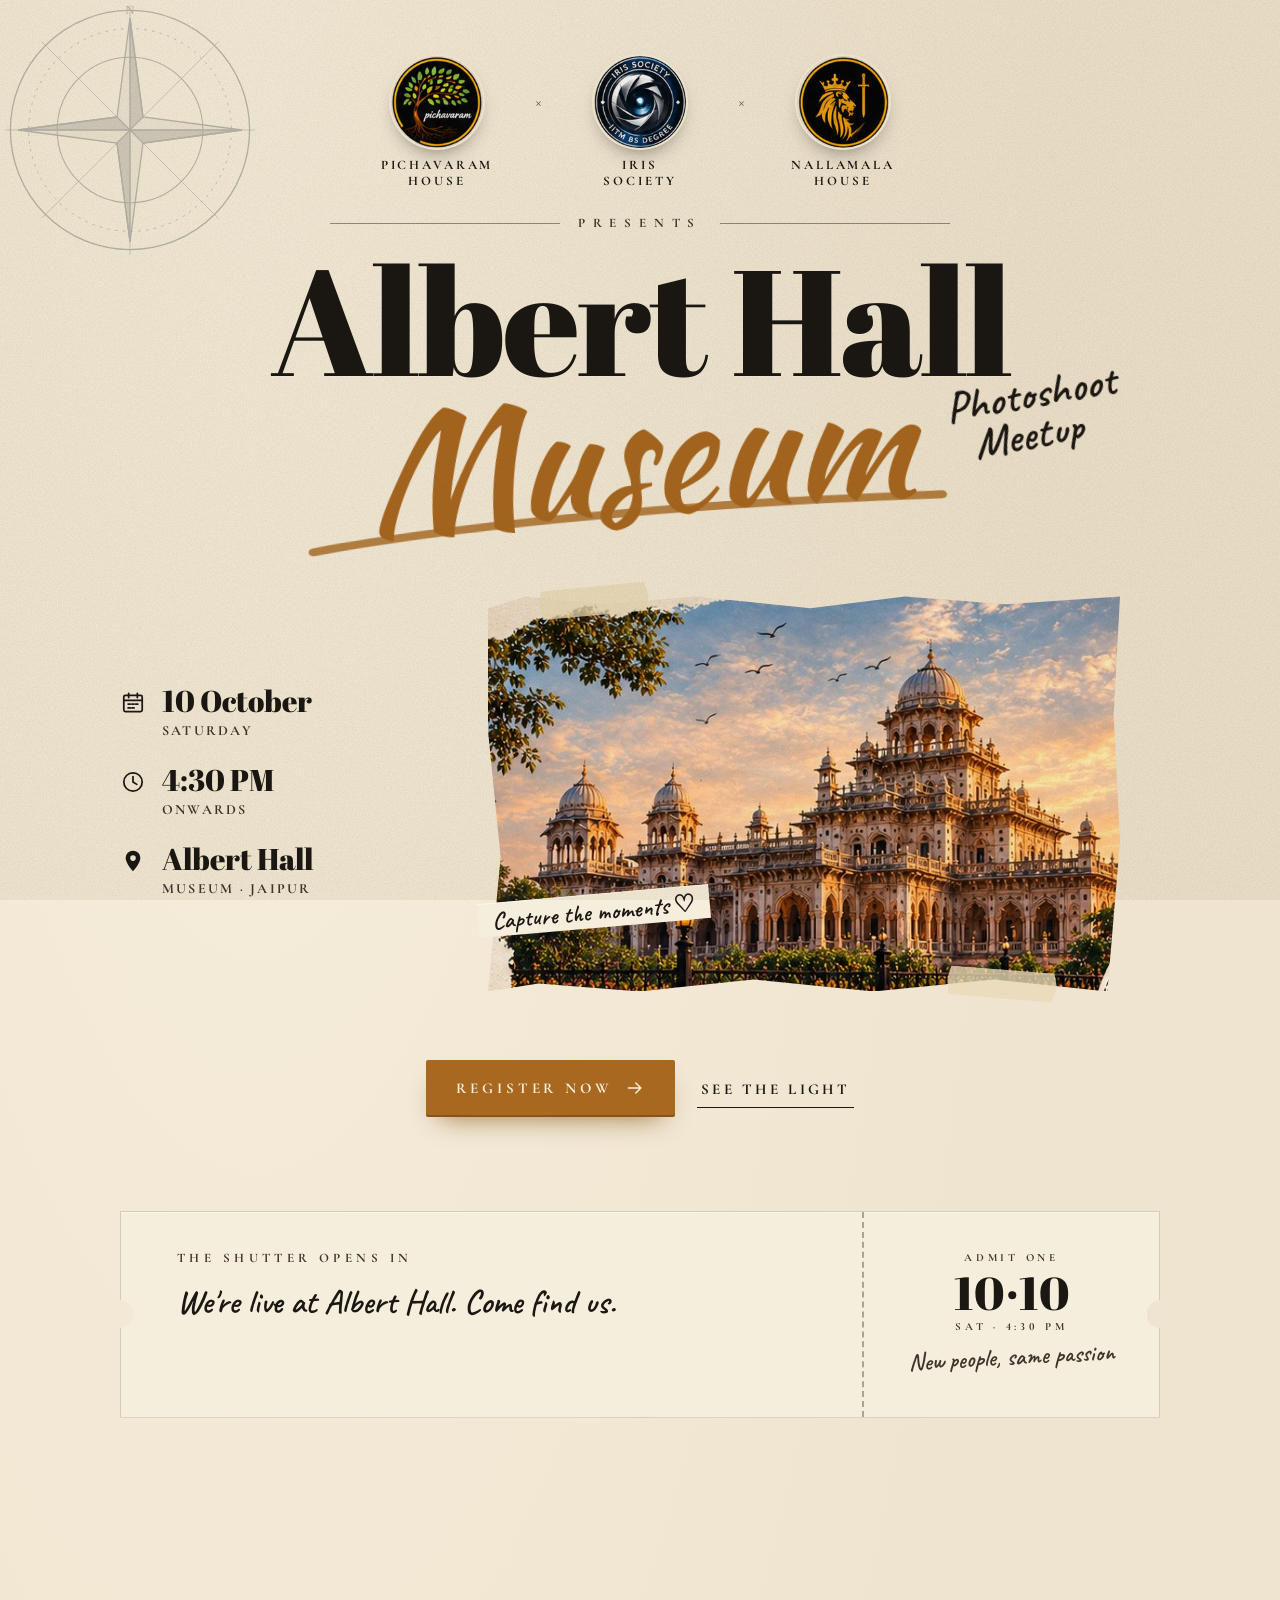
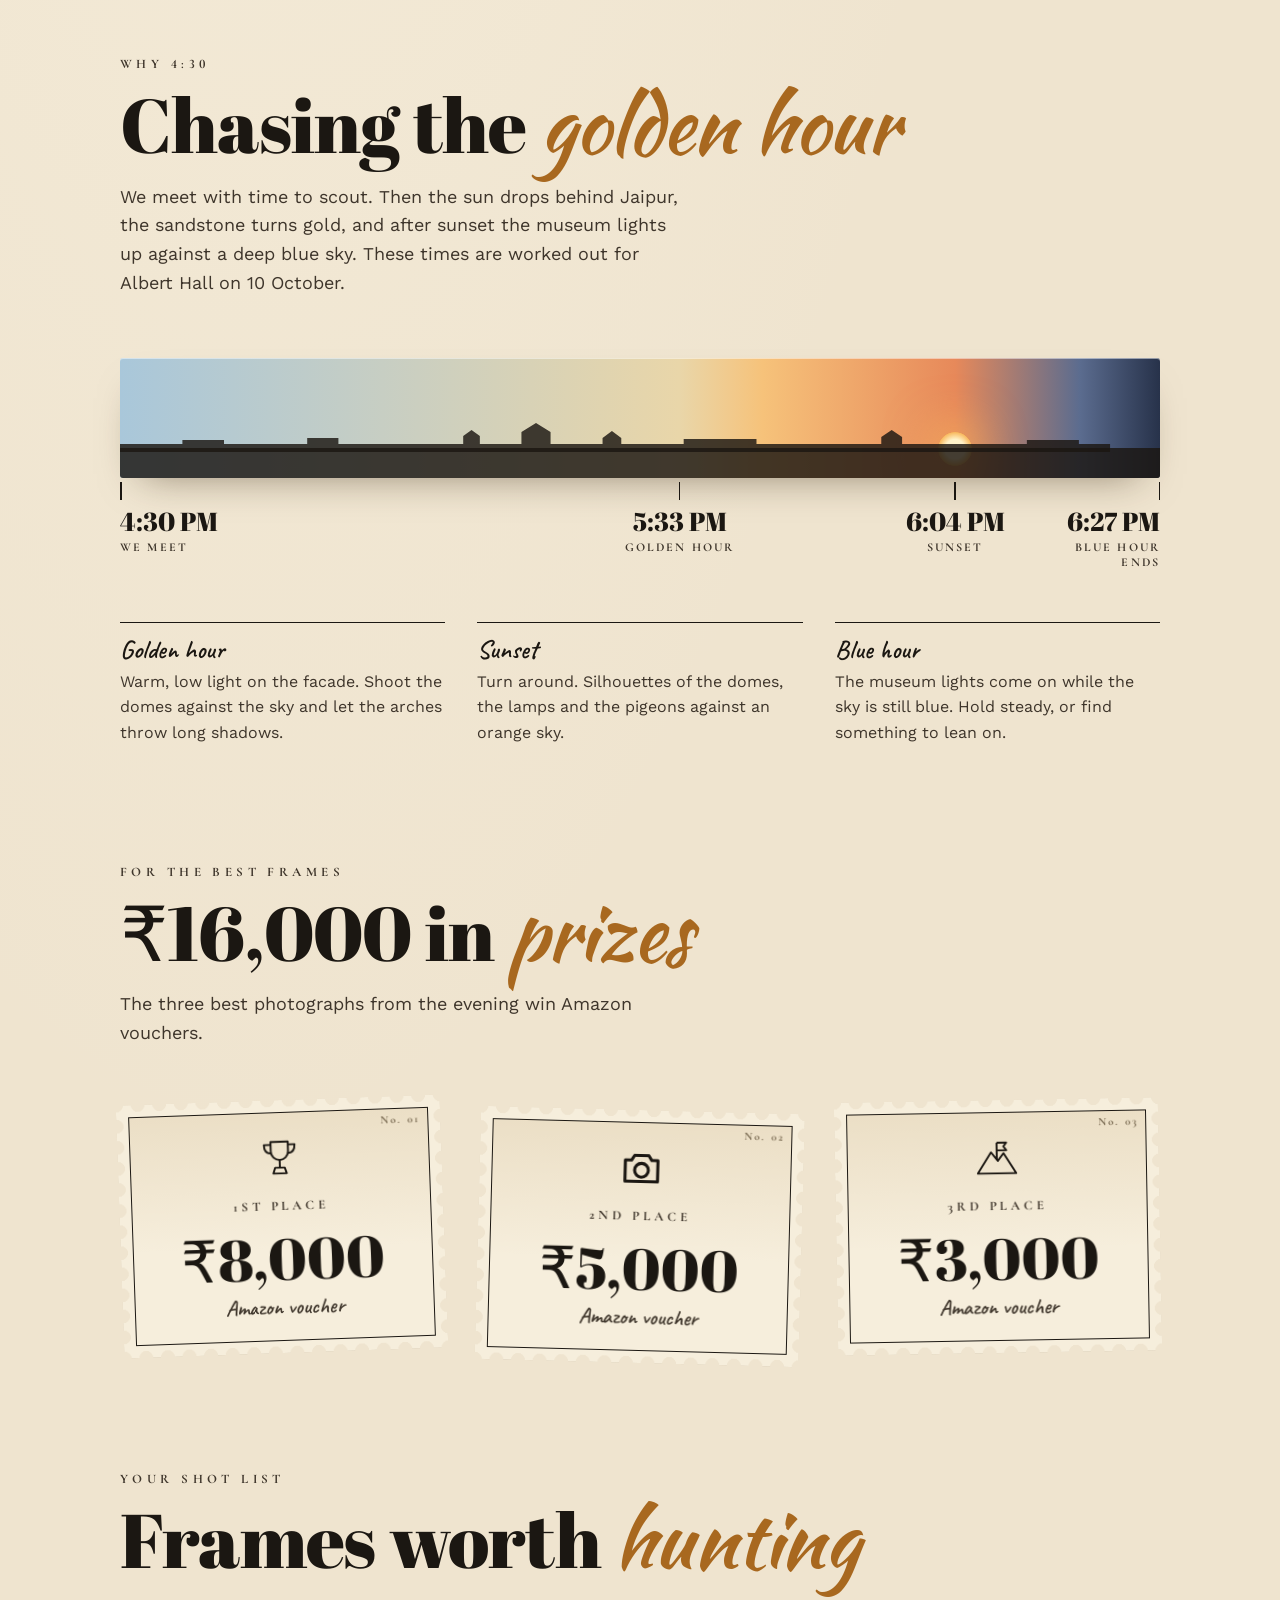
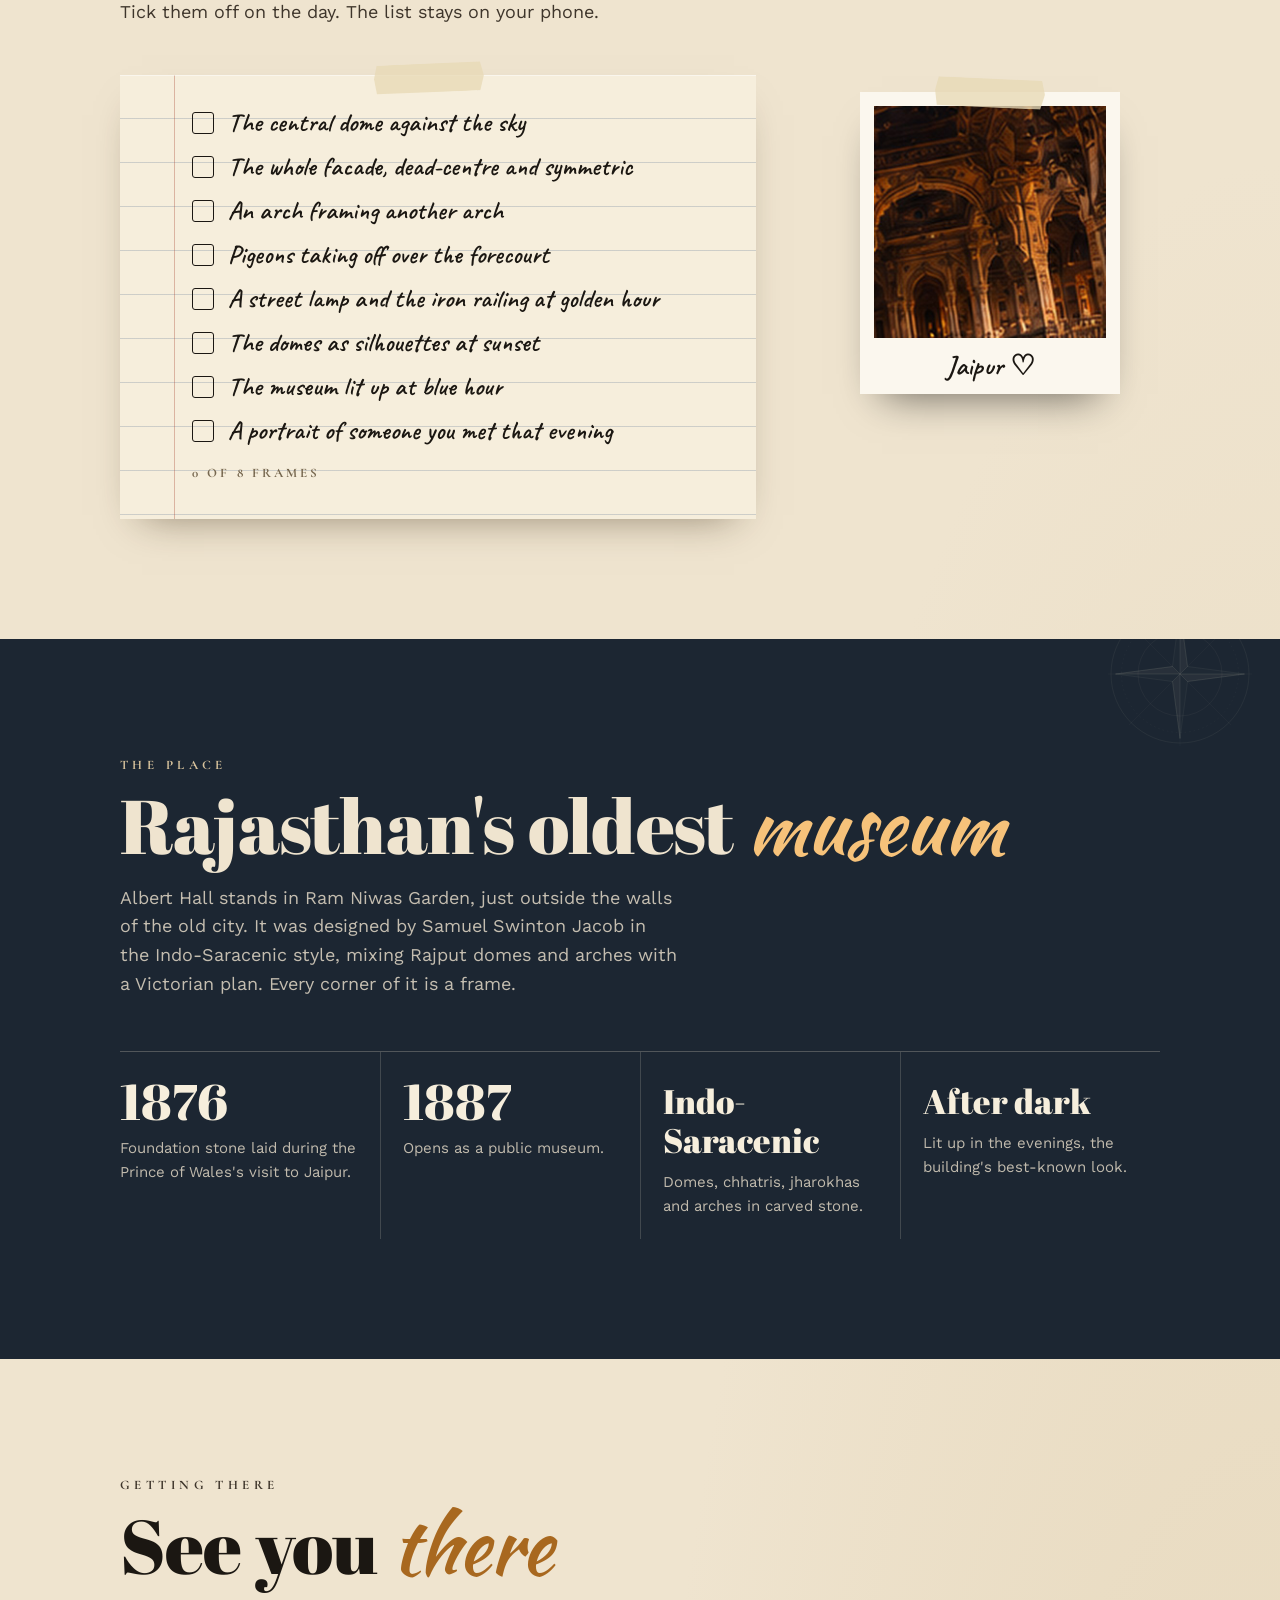
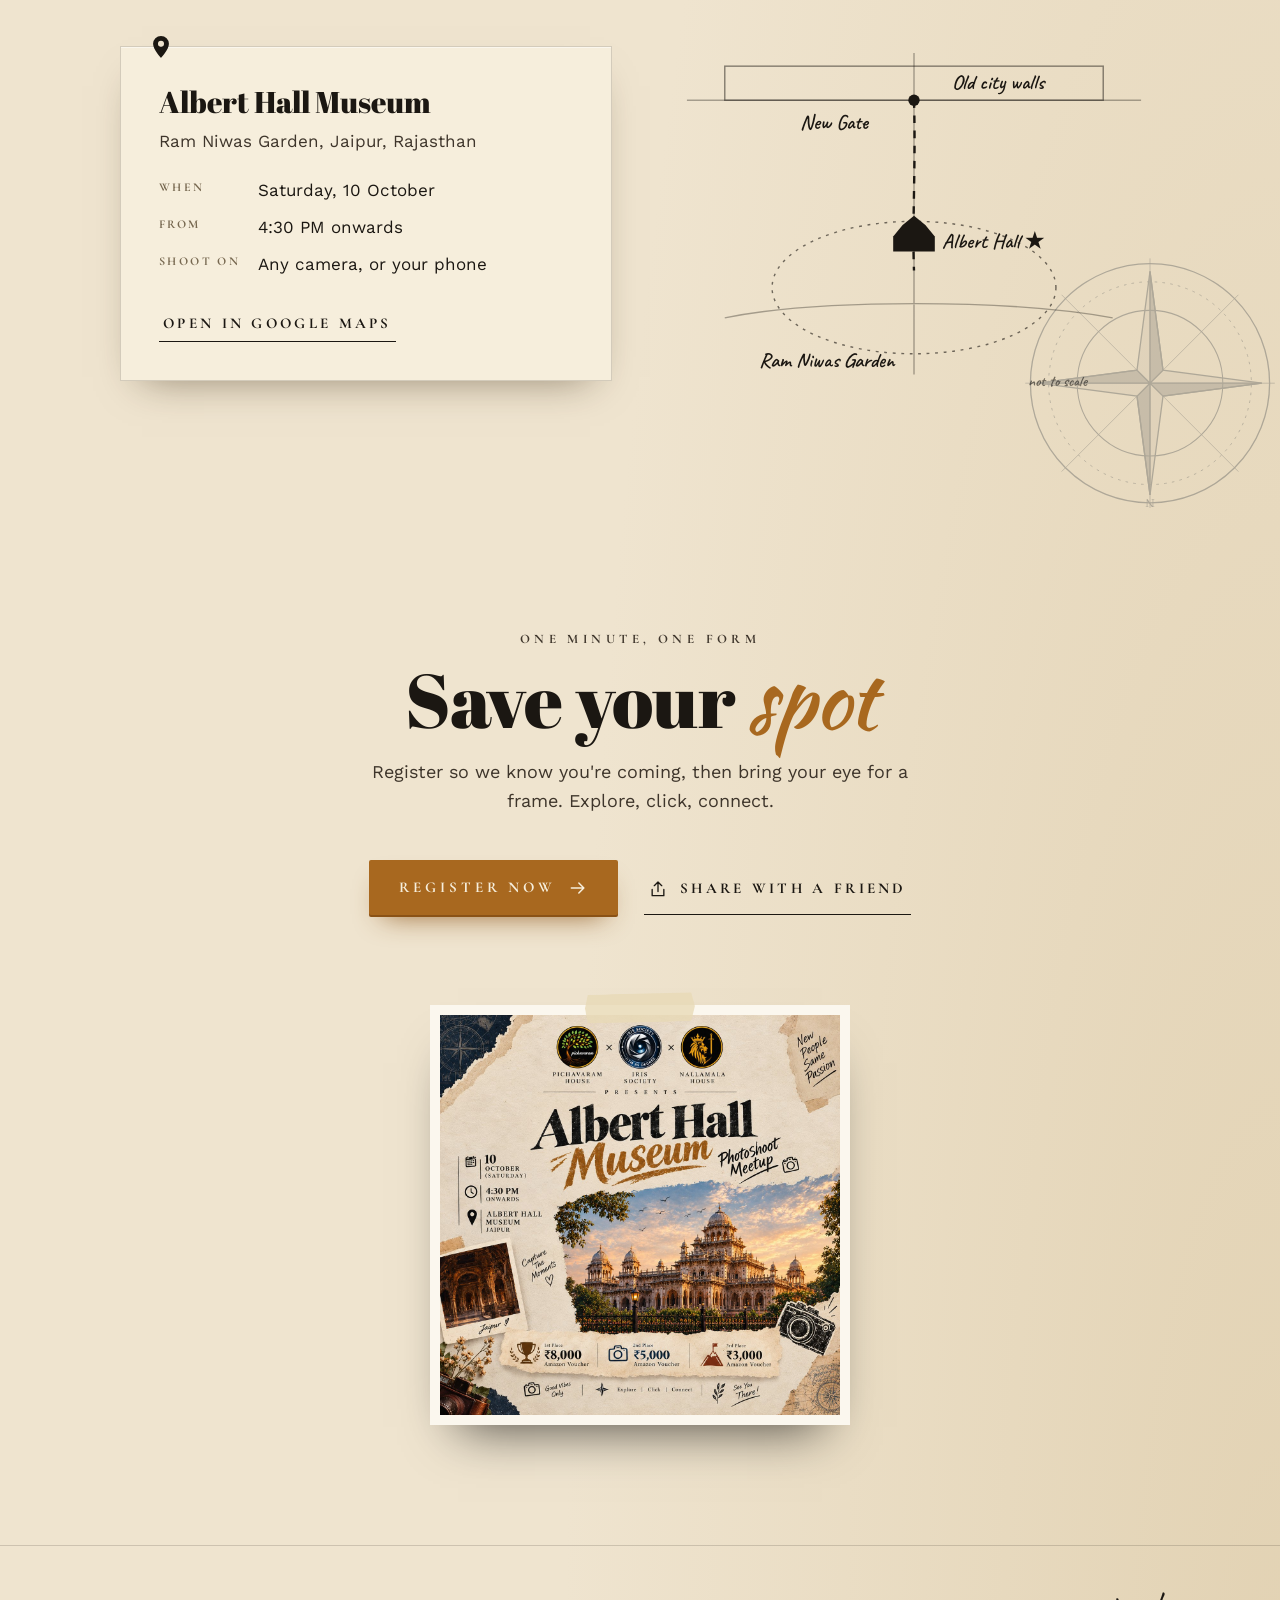
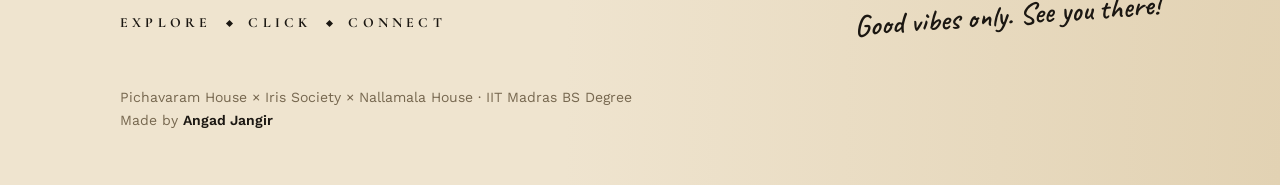
==== index.html @ c4d43cb7 "Turn on scroll motion Co-Authored-By: Claude Opus 5.5 <noreply@anthropic.com>" ====
<!doctype html>
<html lang="en">
<head>
<meta charset="utf-8">
<meta name="viewport" content="width=device-width, initial-scale=1">
<title>Albert Hall Photoshoot Meetup · 10 Oct · Jaipur</title>
<meta name="description" content="A golden-hour photoshoot meetup at Albert Hall Museum, Jaipur. Saturday 10 October, 4:30 PM onwards. Pichavaram House × Iris Society × Nallamala House.">
<meta name="theme-color" content="#EFE4CF">

<link rel="preconnect" href="https://fonts.googleapis.com">
<link rel="preconnect" href="https://fonts.gstatic.com" crossorigin>
<link href="https://fonts.googleapis.com/css2?family=Abril+Fatface&family=Caveat:wght@600&family=Cormorant+Garamond:wght@600;700&family=Kaushan+Script&family=Work+Sans:wght@400;500;600&display=swap" rel="stylesheet">
<link rel="stylesheet" href="css/tokens.css">
<link rel="stylesheet" href="css/base.css">
<link rel="stylesheet" href="css/paper.css">
<link rel="stylesheet" href="css/buttons.css">
<link rel="stylesheet" href="css/hero.css">
<link rel="stylesheet" href="css/ticket.css">
<link rel="stylesheet" href="css/light.css">
<link rel="stylesheet" href="css/prizes.css">
<link rel="stylesheet" href="css/shotlist.css">
<link rel="stylesheet" href="css/place.css">
<link rel="stylesheet" href="css/venue.css">
<link rel="stylesheet" href="css/register.css">
<link rel="stylesheet" href="css/footer.css">
<link rel="stylesheet" href="css/motion.css">
</head>
<body>

<svg width="0" height="0" style="position:absolute" aria-hidden="true">
  <symbol id="i-cal" viewBox="0 0 24 24" fill="none" stroke="currentColor" stroke-width="1.6" stroke-linecap="round"><rect x="3.5" y="5" width="17" height="15" rx="1.5"/><path d="M3.5 9.5h17M8 3v4M16 3v4M7.5 13h2M11 13h2M14.5 13h2M7.5 16.5h2M11 16.5h2"/></symbol>
  <symbol id="i-clock" viewBox="0 0 24 24" fill="none" stroke="currentColor" stroke-width="1.6" stroke-linecap="round"><circle cx="12" cy="12" r="8.5"/><path d="M12 7v5l3.5 2.2"/></symbol>
  <symbol id="i-pin" viewBox="0 0 24 24" fill="currentColor"><path d="M12 2.5a6.8 6.8 0 0 0-6.8 6.8c0 5 6.8 12.2 6.8 12.2s6.8-7.2 6.8-12.2A6.8 6.8 0 0 0 12 2.5Zm0 9.4a2.6 2.6 0 1 1 0-5.2 2.6 2.6 0 0 1 0 5.2Z"/></symbol>
  <symbol id="i-cam" viewBox="0 0 24 24" fill="none" stroke="currentColor" stroke-width="1.6" stroke-linejoin="round"><path d="M3.5 8h3.2l1.6-2.5h7.4L17.3 8h3.2v11h-17Z"/><circle cx="12" cy="13.2" r="3.6"/></symbol>
  <symbol id="i-arrow" viewBox="0 0 24 24" fill="none" stroke="currentColor" stroke-width="1.8" stroke-linecap="round" stroke-linejoin="round"><path d="M4 12h15M13 6l6 6-6 6"/></symbol>
  <symbol id="i-share" viewBox="0 0 24 24" fill="none" stroke="currentColor" stroke-width="1.6" stroke-linecap="round" stroke-linejoin="round"><path d="M12 15V3.5M7.5 8 12 3.5 16.5 8M5 12.5V20h14v-7.5"/></symbol>
  <symbol id="i-tick" viewBox="0 0 34 30" fill="none" stroke="currentColor" stroke-width="3" stroke-linecap="round" stroke-linejoin="round"><path d="M4 16c3 2 5 5 7 9 5-10 11-17 20-22"/></symbol>
  <symbol id="compass" viewBox="0 0 200 200" fill="none" stroke="currentColor"><circle cx="100" cy="100" r="92" stroke-width="1"/><circle cx="100" cy="100" r="78" stroke-width=".6" stroke-dasharray="2 4"/><circle cx="100" cy="100" r="56" stroke-width=".8"/><path d="M100 4v192M4 100h192M32 32l136 136M168 32 32 168" stroke-width=".5"/><path d="M100 14 110 90 186 100 110 110 100 186 90 110 14 100 90 90Z" fill="currentColor" fill-opacity=".14" stroke-width="1"/><path d="M100 14 110 90 100 100ZM186 100 110 110 100 100ZM100 186 90 110 100 100ZM14 100 90 90 100 100Z" fill="currentColor" fill-opacity=".5"/><text x="100" y="11" font-size="10" text-anchor="middle" fill="currentColor" stroke="none" font-family="serif">N</text></symbol>
</svg>

<header class="hero">
  <div class="chart-corner tl" aria-hidden="true"><svg><use href="#compass"/></svg></div>
  <div class="wrap">
    <div class="hosts-row">
      <div class="host"><img src="assets/img/logo-pichavaram.jpg" alt="Pichavaram House crest" width="272" height="272"><span>Pichavaram<br>House</span></div>
      <span class="x" aria-hidden="true">×</span>
      <div class="host"><img src="assets/img/logo-iris.jpg" alt="Iris Society, IITM BS Degree" width="272" height="272"><span>Iris<br>Society</span></div>
      <span class="x" aria-hidden="true">×</span>
      <div class="host"><img src="assets/img/logo-nallamala.jpg" alt="Nallamala House crest" width="272" height="272"><span>Nallamala<br>House</span></div>
    </div>
    <p class="presents">Presents</p>

    <div class="hero-title">
      <h1>Albert Hall</h1>
      <span class="museum">Museum<svg viewBox="0 0 600 40" preserveAspectRatio="none" aria-hidden="true"><path d="M6 30 C140 10 380 4 594 14" stroke="currentColor" stroke-width="9" fill="none" stroke-linecap="round" opacity=".8"/></svg></span>
      <p class="note">Photoshoot<br>&nbsp;&nbsp;Meetup</p>
    </div>

    <div class="hero-body">
      <ul class="facts">
        <li><svg aria-hidden="true"><use href="#i-cal"/></svg><div><b>10 October</b><span>Saturday</span></div></li>
        <li><svg aria-hidden="true"><use href="#i-clock"/></svg><div><b>4:30 PM</b><span>Onwards</span></div></li>
        <li><svg aria-hidden="true"><use href="#i-pin"/></svg><div><b>Albert Hall</b><span>Museum · Jaipur</span></div></li>
      </ul>
      <figure class="hero-photo">
        <span class="tape a" aria-hidden="true"></span>
        <img src="assets/img/museum.jpg" alt="Albert Hall Museum at sunset, its domes lit gold against an orange sky" width="680" height="425">
        <span class="tape b" aria-hidden="true"></span>
        <figcaption class="caption">Capture the moments ♡</figcaption>
      </figure>
    </div>

    <div class="hero-cta">
      <a class="btn btn-primary" data-register href="#register">Register now <svg aria-hidden="true"><use href="#i-arrow"/></svg></a>
      <a class="btn btn-ghost" href="#light">See the light</a>
    </div>
  </div>
</header>

<section class="section" aria-labelledby="t-count" style="padding-top:0">
  <div class="wrap">
    <div class="ticket reveal">
      <div class="ticket-main">
        <p class="kicker" id="t-count">The shutter opens in</p>
        <div class="countdown" role="timer" aria-live="off">
          <div class="unit"><span class="num" data-cd="d">00</span><span class="lbl">Days</span></div><span class="sep">:</span>
          <div class="unit"><span class="num" data-cd="h">00</span><span class="lbl">Hours</span></div><span class="sep">:</span>
          <div class="unit"><span class="num" data-cd="m">00</span><span class="lbl">Minutes</span></div><span class="sep">:</span>
          <div class="unit"><span class="num" data-cd="s">00</span><span class="lbl">Seconds</span></div>
        </div>
        <p class="countdown-done">We're live at Albert Hall. Come find us.</p>
      </div>
      <div class="ticket-stub">
        <span class="kicker">Admit one</span>
        <span class="no">10·10</span>
        <span class="kicker">Sat · 4:30 PM</span>
        <span class="hand">New people, same passion</span>
      </div>
    </div>
  </div>
</section>

<section class="section" id="light" aria-labelledby="t-light">
  <div class="wrap">
    <p class="kicker">Why 4:30</p>
    <h2 class="title" id="t-light">Chasing the <em>golden hour</em></h2>
    <p class="lede">We meet with time to scout. Then the sun drops behind Jaipur, the sandstone turns gold, and after sunset the museum lights up against a deep blue sky. These times are worked out for Albert Hall on 10 October.</p>

    <div class="light-band reveal" aria-hidden="true">
      <div class="sun"></div>
      <div class="skyline"><svg viewBox="0 0 1000 30" preserveAspectRatio="none"><path fill="currentColor" d="M0 30V22h60v-4h40v4h80v-6h30v6h120v-8l8-6 8 6v8h40V10l14-9 14 9v12h50V16l9-7 9 7v6h60v-5h70v5h120v-7l10-7 10 7v7h120v-4h50v4h30v8Z"/></svg></div>
      <div class="horizon"></div>
    </div>
    <div class="light-marks">
      <div class="mark" data-at="meet" style="left:0"><time>4:30 PM</time><span>We meet</span></div>
      <div class="mark" data-at="golden" style="left:40%"><time>—</time><span>Golden hour</span></div>
      <div class="mark" data-at="sunset" style="left:70%"><time>—</time><span>Sunset</span></div>
      <div class="mark" data-at="dusk" style="left:100%"><time>—</time><span>Blue hour ends</span></div>
    </div>

    <div class="light-tips">
      <div class="reveal"><b>Golden hour</b>Warm, low light on the facade. Shoot the domes against the sky and let the arches throw long shadows.</div>
      <div class="reveal"><b>Sunset</b>Turn around. Silhouettes of the domes, the lamps and the pigeons against an orange sky.</div>
      <div class="reveal"><b>Blue hour</b>The museum lights come on while the sky is still blue. Hold steady, or find something to lean on.</div>
    </div>
  </div>
</section>

<section class="section" aria-labelledby="t-prizes" style="padding-top:0">
  <div class="wrap">
    <p class="kicker">For the best frames</p>
    <h2 class="title" id="t-prizes">₹16,000 in <em>prizes</em></h2>
    <p class="lede">The three best photographs from the evening win Amazon vouchers.</p>
    <div class="stamps">
      <article class="stamp reveal"><div class="stamp-in">
        <span class="denom">No. 01</span>
        <svg viewBox="0 0 48 48" fill="none" stroke="currentColor" stroke-width="2" stroke-linejoin="round" aria-hidden="true"><path d="M15 7h18v10a9 9 0 0 1-18 0Z"/><path d="M15 10H8c0 6 3 9 7 9M33 10h7c0 6-3 9-7 9M24 26v8M17 40h14l-2-6H19Z"/></svg>
        <span class="rank">1st Place</span><span class="amt">₹8,000</span><span class="what">Amazon voucher</span>
      </div></article>
      <article class="stamp reveal"><div class="stamp-in">
        <span class="denom">No. 02</span>
        <svg aria-hidden="true"><use href="#i-cam"/></svg>
        <span class="rank">2nd Place</span><span class="amt">₹5,000</span><span class="what">Amazon voucher</span>
      </div></article>
      <article class="stamp reveal"><div class="stamp-in">
        <span class="denom">No. 03</span>
        <svg viewBox="0 0 48 48" fill="none" stroke="currentColor" stroke-width="2" stroke-linejoin="round" aria-hidden="true"><path d="M4 40 18 18l7 9 6-8 13 21Z"/><path d="M24 26V8M24 8h10l-3 4 3 4H24"/></svg>
        <span class="rank">3rd Place</span><span class="amt">₹3,000</span><span class="what">Amazon voucher</span>
      </div></article>
    </div>
  </div>
</section>

<section class="section" aria-labelledby="t-shots" style="padding-top:0">
  <div class="wrap">
    <p class="kicker">Your shot list</p>
    <h2 class="title" id="t-shots">Frames worth <em>hunting</em></h2>
    <p class="lede">Tick them off on the day. The list stays on your phone.</p>
    <div class="shots-grid">
      <div class="notebook reveal">
        <span class="tape" aria-hidden="true"></span>
        <label class="shot"><input type="checkbox"><span class="box"><svg><use href="#i-tick"/></svg></span><span class="txt">The central dome against the sky</span></label>
        <label class="shot"><input type="checkbox"><span class="box"><svg><use href="#i-tick"/></svg></span><span class="txt">The whole facade, dead-centre and symmetric</span></label>
        <label class="shot"><input type="checkbox"><span class="box"><svg><use href="#i-tick"/></svg></span><span class="txt">An arch framing another arch</span></label>
        <label class="shot"><input type="checkbox"><span class="box"><svg><use href="#i-tick"/></svg></span><span class="txt">Pigeons taking off over the forecourt</span></label>
        <label class="shot"><input type="checkbox"><span class="box"><svg><use href="#i-tick"/></svg></span><span class="txt">A street lamp and the iron railing at golden hour</span></label>
        <label class="shot"><input type="checkbox"><span class="box"><svg><use href="#i-tick"/></svg></span><span class="txt">The domes as silhouettes at sunset</span></label>
        <label class="shot"><input type="checkbox"><span class="box"><svg><use href="#i-tick"/></svg></span><span class="txt">The museum lit up at blue hour</span></label>
        <label class="shot"><input type="checkbox"><span class="box"><svg><use href="#i-tick"/></svg></span><span class="txt">A portrait of someone you met that evening</span></label>
        <p class="shots-count" aria-live="polite">0 of 8 frames</p>
      </div>
      <figure class="polaroid reveal" style="--r:3deg">
        <span class="tape" aria-hidden="true"></span>
        <img src="assets/img/inside.jpg" alt="Carved arches inside a Jaipur hall, lit warm" width="480" height="480" loading="lazy">
        <figcaption>Jaipur ♡</figcaption>
      </figure>
    </div>
  </div>
</section>

<section class="section place" aria-labelledby="t-place">
  <svg class="compass" aria-hidden="true"><use href="#compass"/></svg>
  <div class="wrap">
    <p class="kicker">The place</p>
    <h2 class="title" id="t-place">Rajasthan's oldest <em>museum</em></h2>
    <p class="lede">Albert Hall stands in Ram Niwas Garden, just outside the walls of the old city. It was designed by Samuel Swinton Jacob in the Indo-Saracenic style, mixing Rajput domes and arches with a Victorian plan. Every corner of it is a frame.</p>
    <div class="place-grid">
      <div class="year reveal"><b>1876</b><p>Foundation stone laid during the Prince of Wales's visit to Jaipur.</p></div>
      <div class="year reveal"><b>1887</b><p>Opens as a public museum.</p></div>
      <div class="year reveal"><b class="word">Indo-Saracenic</b><p>Domes, chhatris, jharokhas and arches in carved stone.</p></div>
      <div class="year reveal"><b class="word">After dark</b><p>Lit up in the evenings, the building's best-known look.</p></div>
    </div>
  </div>
</section>

<section class="section" aria-labelledby="t-venue">
  <div class="chart-corner br" aria-hidden="true"><svg><use href="#compass"/></svg></div>
  <div class="wrap">
    <p class="kicker">Getting there</p>
    <h2 class="title" id="t-venue">See you <em>there</em></h2>
    <div class="venue-grid">
      <div class="card reveal">
        <svg class="pin" aria-hidden="true"><use href="#i-pin"/></svg>
        <h3>Albert Hall Museum</h3>
        <address>Ram Niwas Garden, Jaipur, Rajasthan</address>
        <dl>
          <dt>When</dt><dd>Saturday, 10 October</dd>
          <dt>From</dt><dd>4:30 PM onwards</dd>
          <dt>Shoot on</dt><dd>Any camera, or your phone</dd>
        </dl>
        <a class="btn btn-ghost" data-maps href="https://www.google.com/maps/search/?api=1&amp;query=Albert+Hall+Museum+Jaipur">Open in Google Maps</a>
      </div>
      <svg class="route reveal" viewBox="0 0 520 380" role="img" aria-label="Sketch: from New Gate in the old city, south into Ram Niwas Garden, to Albert Hall Museum">
        <path class="road" d="M20 70 H500 M260 20 V360 M60 300 C160 280 360 280 470 300"/>
        <rect x="60" y="34" width="400" height="36" fill="none" stroke="currentColor" stroke-width="1.5" opacity=".5"/>
        <text x="300" y="58">Old city walls</text>
        <path class="path" d="M260 70 C262 140 258 200 260 250"/>
        <circle cx="260" cy="70" r="6" fill="currentColor"/><text x="140" y="100">New Gate</text>
        <ellipse cx="260" cy="268" rx="150" ry="70" fill="none" stroke="currentColor" stroke-width="1.5" stroke-dasharray="3 6" opacity=".6"/>
        <text x="96" y="352">Ram Niwas Garden</text>
        <path d="M260 230 l-22 0 l0 -16 l10 -12 l12 -10 l12 10 l10 12 l0 16 Z" fill="currentColor"/>
        <text x="290" y="226">Albert Hall ★</text>
        <text x="380" y="372" style="font-size:16px;opacity:.6">not to scale</text>
      </svg>
    </div>
  </div>
</section>

<section class="section register" id="register" aria-labelledby="t-reg">
  <div class="wrap">
    <p class="kicker">One minute, one form</p>
    <h2 class="title" id="t-reg">Save your <em>spot</em></h2>
    <p class="lede">Register so we know you're coming, then bring your eye for a frame. Explore, click, connect.</p>
    <div class="actions">
      <a class="btn btn-primary" data-register href="#register">Register now <svg aria-hidden="true"><use href="#i-arrow"/></svg></a>
      <button class="btn btn-ghost" type="button" data-share><svg aria-hidden="true"><use href="#i-share"/></svg> Share with a friend</button>
    </div>
    <p class="share-note" aria-live="polite"></p>
    <figure class="register-poster reveal" style="--r:-1.5deg">
      <span class="tape" aria-hidden="true"></span>
      <img src="assets/img/poster.jpg" alt="Event poster: Albert Hall Museum Photoshoot Meetup, 10 October, Saturday, 4:30 PM onwards, Jaipur. Prizes of 8,000, 5,000 and 3,000 rupees in Amazon vouchers." width="1254" height="1254" loading="lazy">
    </figure>
  </div>
</section>

<footer class="footer">
  <div class="wrap">
    <div class="row">
      <p class="motto"><span>Explore</span><i></i><span>Click</span><i></i><span>Connect</span></p>
      <p class="see">Good vibes only. See you there!</p>
    </div>
    <p class="credit">Pichavaram House × Iris Society × Nallamala House · IIT Madras BS Degree<br>Made by <b>Angad Jangir</b></p>
  </div>
</footer>

<div class="dock">
  <div><b>Albert Hall · 10 Oct</b><small>4:30 PM · Jaipur</small></div>
  <a class="btn btn-primary" data-register href="#register">Register</a>
</div>

<script src="js/config.js"></script>
<script src="js/links.js"></script>
<script src="js/countdown.js"></script>
<script src="js/sun.js"></script>
<script src="js/light.js"></script>
<script src="js/shots.js"></script>
<script src="js/share.js"></script>
<script src="js/dock.js"></script>
<script src="js/reveal.js"></script>
</body>
</html>
---- css/tokens.css ----
/* Colours and type, taken from the poster: old paper, printer's black, one ochre. */
:root {
  --paper: #EFE4CF;
  --paper-hi: #F6EEDC;
  --paper-lo: #E2D2B3;
  --kraft: #D7C29C;
  --ink: #1B1712;
  --ink-2: #3E352B;
  --muted: #76674F;
  --line: rgba(27, 23, 18, .16);
  --chart: #1C2632;          /* the sea-chart corners */
  --ochre: #A8681F;          /* one job: the brand word and the one action */
  --ochre-deep: #8A5216;
  --sky-1: #F6C27A;
  --sky-2: #E7895A;
  --sky-3: #5B6C8F;
  --sky-4: #27324A;

  --f-display: 'Abril Fatface', 'Times New Roman', serif;
  --f-brush: 'Kaushan Script', cursive;
  --f-hand: 'Caveat', cursive;
  --f-caps: 'Cormorant Garamond', Georgia, serif;
  --f-body: 'Work Sans', system-ui, sans-serif;

  --wrap: 1120px;
  --gutter: clamp(16px, 4vw, 40px);
  --shadow-paper: 0 1px 0 rgba(255, 255, 255, .5) inset, 0 18px 40px -22px rgba(52, 36, 14, .55);
}
---- css/base.css ----
*, *::before, *::after { box-sizing: border-box; }
html { -webkit-text-size-adjust: 100%; scroll-behavior: smooth; }
body {
  margin: 0;
  background: var(--paper);
  color: var(--ink);
  font: 400 17px/1.6 var(--f-body);
  font-variant-numeric: lining-nums;
  font-feature-settings: 'lnum';
  overflow-x: hidden;
}
img { display: block; max-width: 100%; height: auto; }
a { color: inherit; }
h1, h2, h3 { margin: 0; font-weight: 400; }
p { margin: 0 0 1em; }

.wrap { width: 100%; max-width: var(--wrap); margin: 0 auto; padding: 0 var(--gutter); }
.section { position: relative; padding: clamp(64px, 10vw, 120px) 0; }

.kicker {
  font: 700 13px/1 var(--f-caps);
  letter-spacing: .34em;
  text-transform: uppercase;
  color: var(--ink-2);
  font-feature-settings: 'lnum';
}
.title {
  font: 400 clamp(40px, 7vw, 76px)/1 var(--f-display);
  letter-spacing: -.01em;
  margin-top: 14px;
}
.title em { font: 400 1.05em/1 var(--f-brush); color: var(--ochre); font-style: normal; }
.hand { font-family: var(--f-hand); font-weight: 600; }
.lede { max-width: 560px; color: var(--ink-2); font-size: 18px; margin-top: 18px; }

.sr-only { position: absolute; width: 1px; height: 1px; overflow: hidden; clip: rect(0 0 0 0); white-space: nowrap; }
:focus-visible { outline: 2px dashed var(--ochre); outline-offset: 4px; }
---- css/paper.css ----
/* The paper itself: grain over everything, torn edges, tape and the sea-chart corners. */
body::before {
  content: "";
  position: fixed; inset: 0; z-index: 100; pointer-events: none;
  opacity: .5; mix-blend-mode: multiply;
  background-image: url("data:image/svg+xml;utf8,<svg xmlns='http://www.w3.org/2000/svg' width='220' height='220'><filter id='n'><feTurbulence type='fractalNoise' baseFrequency='.8' numOctaves='3' stitchTiles='stitch'/><feColorMatrix values='0 0 0 0 .42  0 0 0 0 .34  0 0 0 0 .22  0 0 0 .5 0'/></filter><rect width='100%' height='100%' filter='url(%23n)'/></svg>");
}
body {
  background:
    radial-gradient(ellipse 90% 60% at 20% 0%, var(--paper-hi), transparent 70%),
    radial-gradient(ellipse 80% 70% at 100% 100%, var(--paper-lo), transparent 70%),
    var(--paper);
}

/* A strip of torn paper between sections. */
.torn { position: relative; height: 26px; margin: -13px 0; z-index: 2; color: var(--paper-hi); }
.torn svg { width: 100%; height: 100%; display: block; }

/* Masking tape. */
.tape {
  position: absolute; width: 110px; height: 30px;
  background: rgba(232, 218, 182, .78);
  box-shadow: 0 1px 2px rgba(0, 0, 0, .12);
  clip-path: polygon(3% 0, 97% 4%, 100% 50%, 96% 100%, 2% 95%, 0 45%);
  z-index: 3;
}

/* Sea-chart corners, like the poster's. */
.chart-corner {
  position: absolute; width: clamp(120px, 22vw, 260px); aspect-ratio: 1;
  color: var(--chart); opacity: .28; pointer-events: none; z-index: 0;
}
.chart-corner svg { width: 100%; height: 100%; }
.chart-corner.tl { top: 0; left: 0; }
.chart-corner.br { bottom: 0; right: 0; transform: rotate(180deg); }
---- css/buttons.css ----
/* The one action on the page: register. Ochre is reserved for it. */
.btn {
  --lift: 0px;
  display: inline-flex; align-items: center; gap: 12px;
  padding: 18px 30px 17px; border: 0; border-radius: 2px; cursor: pointer; text-decoration: none;
  font: 700 15px/1 var(--f-caps); letter-spacing: .26em; text-transform: uppercase;
  transform: translateY(var(--lift)); transition: transform .18s ease, box-shadow .18s ease, background .18s;
}
.btn-primary {
  background: var(--ochre); color: var(--paper-hi);
  box-shadow: 0 2px 0 var(--ochre-deep), 0 14px 28px -14px rgba(138, 82, 22, .9);
}
.btn-primary:hover { --lift: -2px; background: #B4732A; box-shadow: 0 4px 0 var(--ochre-deep), 0 20px 34px -16px rgba(138, 82, 22, .9); }
.btn-primary:active { --lift: 1px; box-shadow: 0 1px 0 var(--ochre-deep); }
.btn svg { width: 20px; height: 20px; }

.btn-ghost {
  background: transparent; color: var(--ink); padding: 14px 4px 10px;
  border-bottom: 1.5px solid var(--ink); border-radius: 0; letter-spacing: .22em;
}
.btn-ghost:hover { --lift: -1px; }
---- css/hero.css ----
.hero { position: relative; padding: clamp(28px, 5vw, 56px) 0 clamp(48px, 8vw, 96px); overflow: hidden; }
.hero .wrap { position: relative; z-index: 1; }

.hosts-row { display: flex; justify-content: center; align-items: flex-start; gap: clamp(10px, 3vw, 28px); }
.host { display: grid; justify-items: center; gap: 10px; width: clamp(84px, 18vw, 140px); text-align: center; }
.host img {
  width: clamp(58px, 12vw, 92px); aspect-ratio: 1; object-fit: cover; border-radius: 50%;
  box-shadow: 0 0 0 2px var(--paper-hi), 0 10px 22px -10px rgba(0, 0, 0, .6);
}
.host span { font: 700 clamp(10px, 1.6vw, 13px)/1.2 var(--f-caps); letter-spacing: .22em; text-transform: uppercase; }
.hosts-row .x { font: 400 18px var(--f-caps); margin-top: clamp(20px, 4vw, 34px); color: var(--muted); }

.presents {
  display: flex; align-items: center; gap: 18px; margin: clamp(18px, 3vw, 28px) auto 0; max-width: 620px;
  font: 700 13px/1 var(--f-caps); letter-spacing: .6em; text-transform: uppercase; color: var(--ink-2);
}
.presents::before, .presents::after { content: ""; flex: 1; height: 1px; background: var(--ink); opacity: .45; }

.hero-title { text-align: center; margin-top: clamp(12px, 2vw, 20px); position: relative; }
.hero-title h1 {
  font: 400 clamp(56px, 13vw, 150px)/.92 var(--f-display);
  letter-spacing: -.015em;
  text-shadow: 0 1px 0 rgba(255, 255, 255, .25);
}
.hero-title .museum {
  display: inline-block; position: relative;
  font: 400 clamp(64px, 14vw, 160px)/1 var(--f-brush); color: var(--ochre);
  transform: rotate(-4deg); margin-top: -.08em;
}
.hero-title .museum svg { position: absolute; left: -12%; right: -6%; bottom: -.02em; width: 118%; height: .22em; }
.hero-title .note {
  position: absolute; right: clamp(0px, 4vw, 40px); bottom: clamp(10px, 3vw, 40px);
  font: 600 clamp(24px, 4vw, 44px)/.9 var(--f-hand); transform: rotate(-10deg); text-align: left;
}

.hero-body {
  display: grid; grid-template-columns: minmax(0, 280px) minmax(0, 1fr);
  gap: clamp(20px, 4vw, 48px); align-items: center; margin-top: clamp(24px, 4vw, 44px);
}
.facts { list-style: none; margin: 0; padding: 0; display: grid; gap: 22px; }
.facts li { display: grid; grid-template-columns: 28px 1fr; gap: 14px; align-items: start; padding-left: 0; }
.facts svg { width: 26px; height: 26px; margin-top: 4px; }
.facts b { display: block; font: 400 30px/1 var(--f-display); }
.facts span { font: 700 14px/1.3 var(--f-caps); letter-spacing: .16em; text-transform: uppercase; color: var(--ink-2); }

.hero-photo { position: relative; }
.hero-photo img {
  width: 100%; aspect-ratio: 16 / 10; object-fit: cover;
  clip-path: polygon(0 3%, 6% 0, 18% 2%, 33% 0, 51% 3%, 66% 0, 82% 2%, 100% 0, 99% 30%, 100% 62%, 98% 100%, 80% 97%, 61% 100%, 42% 97%, 24% 100%, 8% 98%, 0 100%, 2% 66%, 0 34%);
  filter: saturate(1.05) contrast(1.02);
}
.hero-photo .tape.a { top: -10px; left: 8%; transform: rotate(-6deg); }
.hero-photo .tape.b { bottom: -8px; right: 10%; transform: rotate(4deg); }
.hero-photo .caption {
  position: absolute; left: -10px; bottom: 16%; background: var(--paper-hi); padding: 6px 14px 4px;
  font: 600 24px/1 var(--f-hand); transform: rotate(-5deg); box-shadow: var(--shadow-paper);
}

.hero-cta { display: flex; flex-wrap: wrap; gap: 14px 22px; align-items: center; justify-content: center; margin-top: clamp(30px, 5vw, 52px); }

@media (max-width: 720px) {
  .hero-body { grid-template-columns: 1fr; }
  .hero-photo { order: -1; }
  .facts { grid-template-columns: 1fr 1fr; gap: 18px 12px; }
  .facts li:last-child { grid-column: 1 / -1; }
  .facts b { font-size: 24px; }
  .hero-title .note { position: static; display: block; margin: 6px auto 0; text-align: center; transform: rotate(-4deg); }
}
---- css/ticket.css ----
/* An entry ticket: the countdown on the left, the stub on the right, a perforation between. */
.ticket {
  position: relative; display: grid; grid-template-columns: 1fr auto;
  background: var(--paper-hi); box-shadow: var(--shadow-paper);
  border: 1px solid var(--line);
  -webkit-mask: radial-gradient(circle 14px at 0 50%, #0000 98%, #000) left / 51% 100% no-repeat,
                radial-gradient(circle 14px at 100% 50%, #0000 98%, #000) right / 51% 100% no-repeat;
          mask: radial-gradient(circle 14px at 0 50%, #0000 98%, #000) left / 51% 100% no-repeat,
                radial-gradient(circle 14px at 100% 50%, #0000 98%, #000) right / 51% 100% no-repeat;
}
.ticket-main { padding: clamp(24px, 4vw, 40px) clamp(24px, 5vw, 56px); }
.ticket-stub {
  padding: clamp(24px, 4vw, 40px) clamp(22px, 4vw, 44px);
  border-left: 2px dashed rgba(27, 23, 18, .35);
  display: grid; align-content: center; gap: 6px; text-align: center; min-width: 210px;
}
.ticket-stub .no { font: 400 46px/1 var(--f-display); }
.ticket-stub .kicker { font-size: 11px; }
.ticket-stub .hand { font-size: 24px; color: var(--ink-2); transform: rotate(-3deg); }

.countdown { display: flex; gap: clamp(10px, 3vw, 28px); margin-top: 18px; flex-wrap: wrap; }
.countdown .unit { text-align: center; min-width: 64px; }
.countdown .num {
  display: block; font: 400 clamp(44px, 8vw, 80px)/1 var(--f-display);
  font-variant-numeric: tabular-nums lining-nums;
}
.countdown .lbl { font: 700 12px/1 var(--f-caps); letter-spacing: .3em; text-transform: uppercase; color: var(--muted); }
.countdown .sep { font: 400 clamp(36px, 6vw, 64px)/1 var(--f-display); color: var(--kraft); align-self: flex-start; }
.countdown-done { font: 600 34px/1.1 var(--f-hand); margin-top: 18px; display: none; }
.ticket.is-live .countdown { display: none; }
.ticket.is-live .countdown-done { display: block; }

@media (max-width: 720px) {
  .ticket { grid-template-columns: 1fr; -webkit-mask: none; mask: none; }
  .ticket-stub { border-left: 0; border-top: 2px dashed rgba(27, 23, 18, .35); min-width: 0; }
  .countdown .sep { display: none; }
  .countdown { justify-content: space-between; gap: 6px; }
  .countdown .unit { min-width: 0; flex: 1; }
  .countdown .lbl { font-size: 10px; letter-spacing: .14em; }
}
---- css/light.css ----
/* The light timeline: the sky's own colours from the meet to dusk. */
.light-band {
  position: relative; margin-top: clamp(36px, 6vw, 60px);
  height: 120px; border-radius: 3px; overflow: hidden;
  background: linear-gradient(90deg, #A9C7DA 0%, #E9D6A9 var(--g, 40%), var(--sky-1) calc(var(--g, 40%) + 8%),
              var(--sky-2) var(--s, 70%), var(--sky-3) var(--b, 82%), var(--sky-4) 100%);
  box-shadow: var(--shadow-paper);
}
.light-band .sun {
  position: absolute; width: 34px; height: 34px; border-radius: 50%;
  left: calc(var(--s, 70%) - 17px); top: 74px;
  background: radial-gradient(circle, #FFF2C9 0 40%, #F8B85C 70%, #F8B85C00 72%);
  box-shadow: 0 0 40px 12px rgba(248, 184, 92, .55);
}
.light-band .horizon { position: absolute; left: 0; right: 0; top: 90px; height: 30px; background: rgba(27, 23, 18, .82); }
.light-band .skyline { position: absolute; left: 0; right: 0; top: 64px; height: 30px; color: rgba(27, 23, 18, .82); }
.light-band .skyline svg { width: 100%; height: 100%; display: block; }

.light-marks { position: relative; height: 112px; margin-top: 4px; }
.mark { position: absolute; top: 0; transform: translateX(-50%); text-align: center; width: 120px; }
.mark::before { content: ""; display: block; width: 1.5px; height: 18px; background: var(--ink); margin: 0 auto 8px; }
.mark time { display: block; font: 400 26px/1 var(--f-display); }
.mark span { display: block; margin-top: 6px; font: 700 12px/1.25 var(--f-caps); letter-spacing: .18em; text-transform: uppercase; color: var(--ink-2); }
.mark:first-child { transform: none; text-align: left; }
.mark:first-child::before { margin-left: 0; }
.mark:last-child { transform: translateX(-100%); text-align: right; }
.mark:last-child::before { margin-right: 0; }

.light-tips { display: grid; grid-template-columns: repeat(3, 1fr); gap: clamp(16px, 3vw, 32px); margin-top: 28px; }
.light-tips div { border-top: 1.5px solid var(--ink); padding-top: 14px; color: var(--ink-2); font-size: 16px; }
.light-tips b { display: block; font: 600 26px/1 var(--f-hand); color: var(--ink); margin-bottom: 6px; }

@media (max-width: 720px) {
  .light-marks { height: auto; display: grid; grid-template-columns: 1fr 1fr; gap: 18px 12px; margin-top: 18px; }
  .mark, .mark:first-child, .mark:last-child { position: static; transform: none; text-align: left; width: auto; }
  .mark::before, .mark:first-child::before, .mark:last-child::before { width: 22px; height: 1.5px; margin: 0 0 10px; }
  .light-tips { grid-template-columns: 1fr; }
}
---- css/prizes.css ----
/* Prizes as postage stamps with perforated edges. */
.stamps { display: grid; grid-template-columns: repeat(3, 1fr); gap: clamp(18px, 3vw, 34px); margin-top: clamp(32px, 5vw, 52px); }
.stamp {
  --hole: 7px;
  position: relative; padding: 12px; background: var(--paper-hi);
  -webkit-mask:
    linear-gradient(#000 0 0) content-box,
    radial-gradient(circle var(--hole) at 50% 50%, #0000 95%, #000) calc(-1.5 * var(--hole)) calc(-1.5 * var(--hole)) / calc(var(--hole) * 3) calc(var(--hole) * 3) round;
          mask:
    linear-gradient(#000 0 0) content-box,
    radial-gradient(circle var(--hole) at 50% 50%, #0000 95%, #000) calc(-1.5 * var(--hole)) calc(-1.5 * var(--hole)) / calc(var(--hole) * 3) calc(var(--hole) * 3) round;
  filter: drop-shadow(0 10px 16px rgba(52, 36, 14, .25));
  transition: transform .25s ease;
}
.stamp:nth-child(1) { transform: rotate(-2deg); }
.stamp:nth-child(2) { transform: rotate(1.5deg) translateY(10px); }
.stamp:nth-child(3) { transform: rotate(-1deg); }
.stamp:hover { transform: rotate(0) translateY(-4px); }
.stamp-in {
  border: 1.5px solid var(--ink); padding: 22px 18px 18px; text-align: center; height: 100%;
  background: linear-gradient(180deg, rgba(215, 194, 156, .35), transparent 60%);
}
.stamp-in svg { width: 46px; height: 46px; margin: 0 auto 10px; display: block; }
.stamp .rank { font: 700 13px/1 var(--f-caps); letter-spacing: .3em; text-transform: uppercase; color: var(--ink-2); }
.stamp .amt { display: block; font: 400 clamp(40px, 6vw, 58px)/1.05 var(--f-display); margin: 10px 0 6px; }
.stamp .what { font: 600 22px/1 var(--f-hand); color: var(--ink-2); }
.stamp .denom { position: absolute; top: 18px; right: 20px; font: 700 11px/1 var(--f-caps); letter-spacing: .2em; color: var(--muted); }

@media (max-width: 720px) {
  .stamps { grid-template-columns: 1fr; max-width: 360px; margin-left: auto; margin-right: auto; }
  .stamp:nth-child(2) { transform: rotate(1.5deg); }
}
---- css/shotlist.css ----
/* A shot list on ruled notebook paper, beside a polaroid. */
.shots-grid { display: grid; grid-template-columns: minmax(0, 1fr) minmax(0, 340px); gap: clamp(28px, 5vw, 64px); align-items: start; margin-top: clamp(28px, 5vw, 48px); }
.notebook {
  position: relative; padding: 26px clamp(18px, 4vw, 36px) 26px clamp(44px, 7vw, 72px);
  background:
    linear-gradient(90deg, transparent calc(clamp(32px, 5vw, 54px)), rgba(168, 70, 50, .35) 0 calc(clamp(32px, 5vw, 54px) + 1.5px), transparent 0),
    repeating-linear-gradient(180deg, transparent 0 43px, rgba(60, 90, 130, .22) 43px 44px),
    var(--paper-hi);
  box-shadow: var(--shadow-paper);
}
.notebook .tape { top: -12px; left: 40%; transform: rotate(-3deg); }
.shot { display: flex; align-items: center; gap: 14px; min-height: 44px; cursor: pointer; user-select: none; }
.shot input { position: absolute; opacity: 0; pointer-events: none; }
.shot .box { flex: none; width: 22px; height: 22px; border: 1.5px solid var(--ink); border-radius: 3px; position: relative; }
.shot .box svg { position: absolute; inset: -6px -8px -4px -2px; width: 34px; height: 30px; opacity: 0; transition: opacity .15s; color: var(--ochre-deep); }
.shot .txt { font: 600 clamp(21px, 2.6vw, 26px)/1.1 var(--f-hand); position: relative; }
.shot .txt::after { content: ""; position: absolute; left: -2px; right: -2px; top: 55%; height: 2px; background: var(--ink); transform: scaleX(0); transform-origin: left; transition: transform .25s ease; }
.shot input:checked ~ .box svg { opacity: 1; }
.shot input:checked ~ .txt { color: var(--muted); }
.shot input:checked ~ .txt::after { transform: scaleX(1); }
.shot input:focus-visible ~ .box { outline: 2px dashed var(--ochre); outline-offset: 3px; }
.shots-count { margin-top: 14px; font: 700 13px/1 var(--f-caps); letter-spacing: .24em; text-transform: uppercase; color: var(--muted); }

.polaroid { background: #FBF7EE; padding: 14px 14px 56px; box-shadow: 0 22px 40px -22px rgba(0, 0, 0, .6); transform: rotate(3deg); position: relative; }
.polaroid img { width: 100%; aspect-ratio: 1; object-fit: cover; }
.polaroid figcaption { position: absolute; left: 0; right: 0; bottom: 14px; text-align: center; font: 600 28px/1 var(--f-hand); }
.polaroid .tape { top: -14px; left: 50%; margin-left: -55px; transform: rotate(2deg); }

@media (max-width: 820px) {
  .shots-grid { grid-template-columns: 1fr; }
  .polaroid { max-width: 280px; margin: 0 auto; }
}
---- css/place.css ----
/* The building's story, set like a museum placard, with a dark band for contrast. */
.place { background: var(--chart); color: var(--paper); overflow: hidden; }
.place .kicker { color: var(--kraft); }
.place .title em { color: var(--sky-1); }
.place .lede { color: rgba(239, 228, 207, .8); }
.place-grid { display: grid; grid-template-columns: repeat(4, 1fr); gap: 0; margin-top: clamp(32px, 5vw, 52px); border-top: 1px solid rgba(239, 228, 207, .25); }
.year { padding: 24px 22px 6px 0; }
.year + .year { padding-left: 22px; border-left: 1px solid rgba(239, 228, 207, .18); }
.year b { display: block; font: 400 clamp(34px, 5vw, 50px)/1 var(--f-display); color: var(--paper-hi); }
.year b.word { font-size: clamp(26px, 3vw, 34px); line-height: 1.15; padding-top: 6px; }
.year p { margin-top: 10px; font-size: 15px; color: rgba(239, 228, 207, .78); }
.place .compass { position: absolute; right: -60px; top: -40px; width: 320px; color: rgba(239, 228, 207, .08); pointer-events: none; }

@media (max-width: 820px) {
  .place-grid { grid-template-columns: 1fr 1fr; }
  .year:nth-child(3) { padding-left: 0; border-left: 0; }
  .year:nth-child(n + 3) { border-top: 1px solid rgba(239, 228, 207, .18); }
}
---- css/venue.css ----
/* Getting there: an address card pinned over a hand-drawn route. */
.venue-grid { display: grid; grid-template-columns: minmax(0, 1fr) minmax(0, 1fr); gap: clamp(24px, 5vw, 56px); align-items: center; margin-top: clamp(28px, 5vw, 48px); }
.card {
  position: relative; background: var(--paper-hi); padding: clamp(24px, 4vw, 38px); box-shadow: var(--shadow-paper);
  border: 1px solid var(--line);
}
.card .pin { position: absolute; top: -14px; left: 26px; width: 28px; height: 28px; color: var(--ink); }
.card h3 { font: 400 30px/1.1 var(--f-display); }
.card address { font-style: normal; color: var(--ink-2); margin: 10px 0 22px; }
.card dl { display: grid; grid-template-columns: auto 1fr; gap: 10px 18px; margin: 0 0 24px; }
.card dt { font: 700 12px/1.7 var(--f-caps); letter-spacing: .2em; text-transform: uppercase; color: var(--muted); }
.card dd { margin: 0; }
.route { width: 100%; height: auto; color: var(--ink); }
.route .road { stroke: var(--ink); stroke-width: 1.5; fill: none; opacity: .35; }
.route .path { stroke: var(--ink); stroke-width: 2.5; fill: none; stroke-dasharray: 8 8; }
.route text { font: 600 22px var(--f-hand); fill: var(--ink); }

@media (max-width: 820px) { .venue-grid { grid-template-columns: 1fr; } }
---- css/register.css ----
/* The closing call: the poster beside the register button. */
.register { text-align: center; }
.register .title { margin-left: auto; margin-right: auto; }
.register .lede { margin-left: auto; margin-right: auto; }
.register-poster {
  width: min(420px, 86%); margin: clamp(30px, 5vw, 48px) auto 0; padding: 10px; background: #FBF7EE;
  box-shadow: 0 30px 50px -28px rgba(0, 0, 0, .7); transform: rotate(-1.5deg); position: relative;
}
.register-poster .tape { top: -12px; left: 50%; margin-left: -55px; transform: rotate(-2deg); }
.register .actions { display: flex; flex-wrap: wrap; justify-content: center; gap: 14px 26px; margin-top: clamp(30px, 5vw, 44px); }
.share-note { margin-top: 12px; min-height: 1.4em; font: 600 22px/1 var(--f-hand); color: var(--ink-2); }

/* A slim register bar that follows on phones once the hero button has scrolled away. */
.dock {
  position: fixed; left: 12px; right: 12px; bottom: 12px; z-index: 50;
  display: none; align-items: center; justify-content: space-between; gap: 12px;
  padding: 10px 10px 10px 18px; background: var(--ink); color: var(--paper-hi); border-radius: 4px;
  box-shadow: 0 16px 30px -12px rgba(0, 0, 0, .6);
  transform: translateY(140%); transition: transform .3s ease;
}
.dock b { font: 400 18px/1.1 var(--f-display); display: block; }
.dock small { font: 700 11px/1 var(--f-caps); letter-spacing: .2em; text-transform: uppercase; opacity: .7; }
.dock .btn { padding: 13px 18px 12px; font-size: 13px; }
.dock.show { transform: none; }
@media (max-width: 720px) { .dock { display: flex; } body { padding-bottom: 84px; } }
---- css/footer.css ----
.footer { padding: 54px 0 40px; border-top: 1px solid var(--line); }
.footer .row { display: flex; flex-wrap: wrap; align-items: center; justify-content: space-between; gap: 18px 30px; }
.motto { display: flex; align-items: center; gap: 16px; font: 700 14px/1 var(--f-caps); letter-spacing: .3em; text-transform: uppercase; }
.motto i { width: 5px; height: 5px; background: var(--ink); transform: rotate(45deg); display: inline-block; }
.footer .see { font: 600 30px/1 var(--f-hand); transform: rotate(-4deg); }
.credit { margin-top: 26px; font-size: 14px; color: var(--muted); }
.credit b { color: var(--ink); font-weight: 600; }
---- css/motion.css ----
/* Things settle onto the page as you scroll, like prints dropped on a table. */
.js .reveal { opacity: 0; transform: translateY(18px) rotate(var(--r, 0deg)); transition: opacity .7s ease, transform .7s cubic-bezier(.2, .7, .2, 1); }
.js .reveal.in { opacity: 1; transform: none; }
.stamp.reveal.in:nth-child(1) { transform: rotate(-2deg); }
.stamp.reveal.in:nth-child(2) { transform: rotate(1.5deg) translateY(10px); transition-delay: .08s; }
.stamp.reveal.in:nth-child(3) { transform: rotate(-1deg); transition-delay: .16s; }

.hero-title h1, .hero-title .museum, .hero-title .note { animation: settle .9s cubic-bezier(.2, .7, .2, 1) both; }
.hero-title .museum { animation-delay: .15s; }
.hero-title .note { animation-delay: .3s; }
@keyframes settle { from { opacity: 0; transform: translateY(14px); } }
.hero-title .museum { animation-name: settle-tilt; }
@keyframes settle-tilt { from { opacity: 0; transform: translateY(14px) rotate(-4deg); } to { transform: rotate(-4deg); } }
.hero-title .museum svg path { stroke-dasharray: 700; stroke-dashoffset: 700; animation: draw 1s .7s ease forwards; }
@keyframes draw { to { stroke-dashoffset: 0; } }

@media (prefers-reduced-motion: reduce) {
  *, *::before, *::after { animation: none !important; transition: none !important; }
  .js .reveal { opacity: 1; transform: none; }
  .hero-title .museum svg path { stroke-dashoffset: 0; }
}
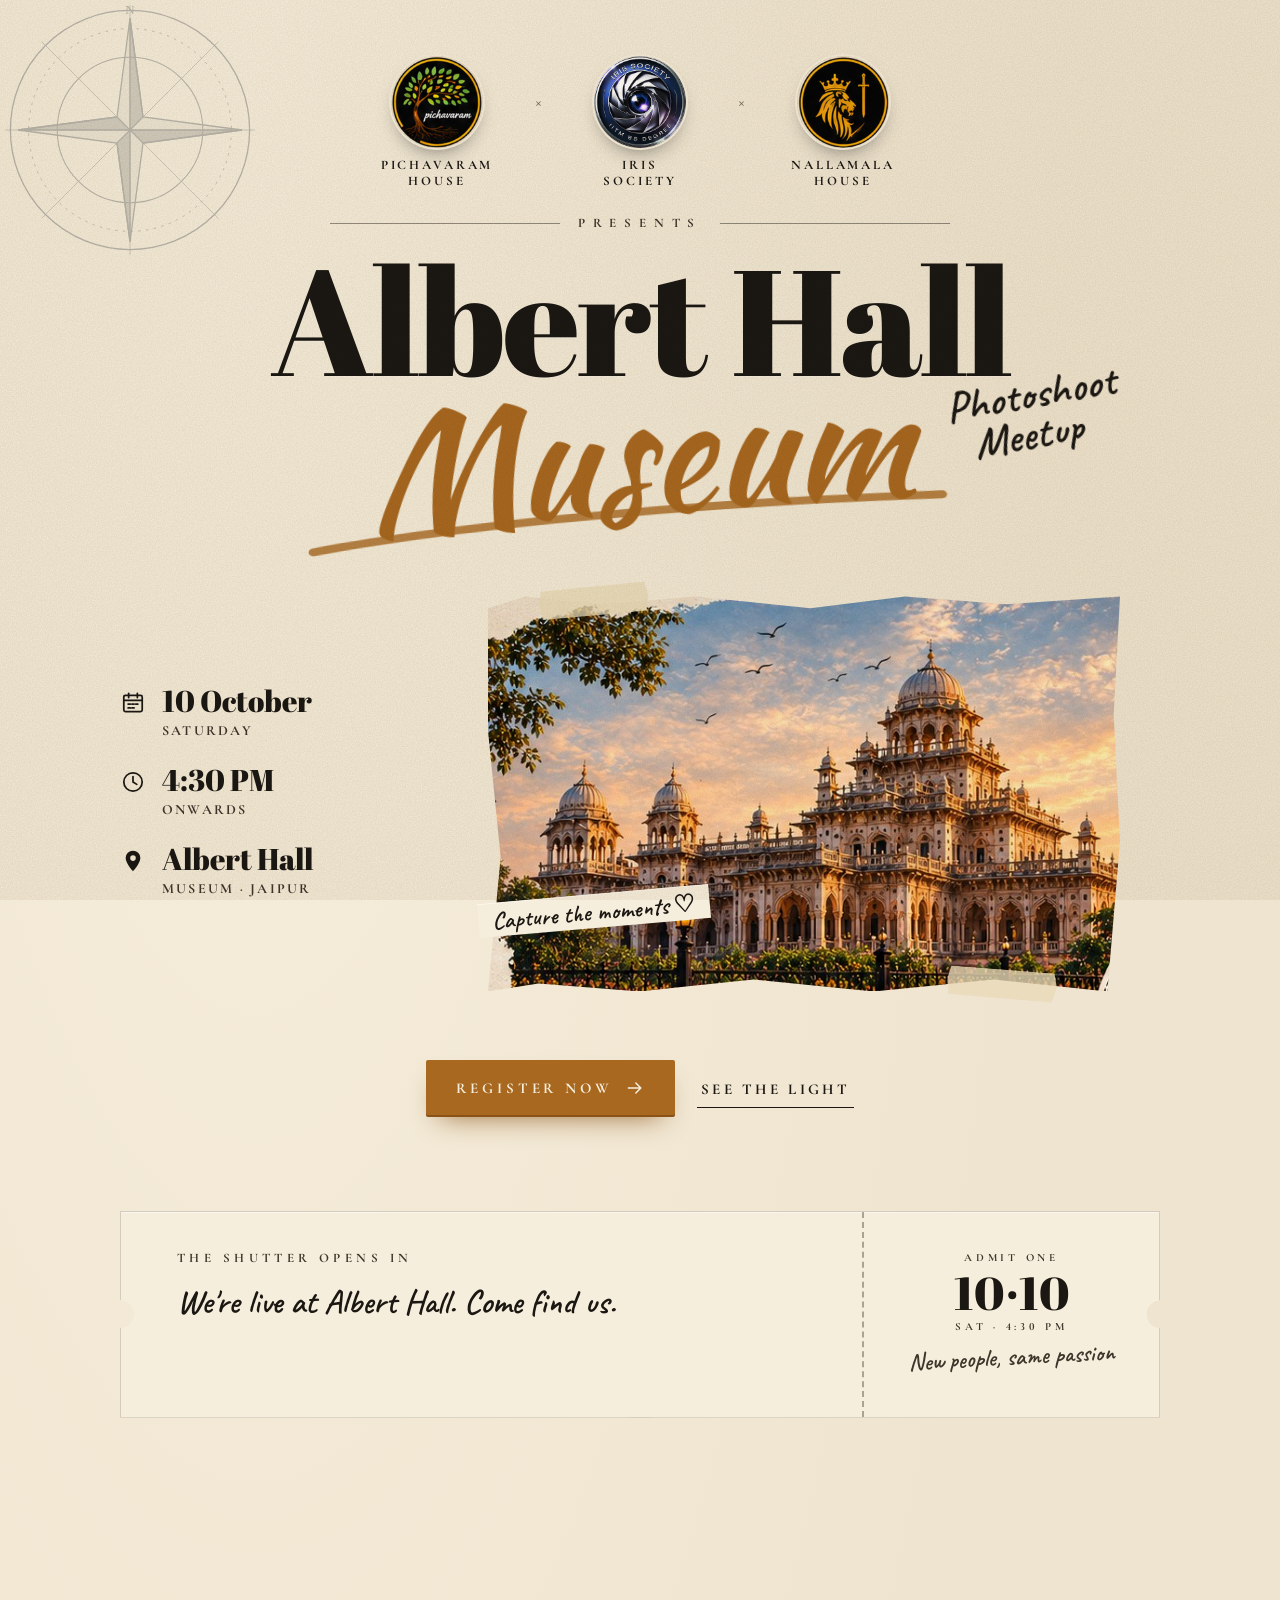
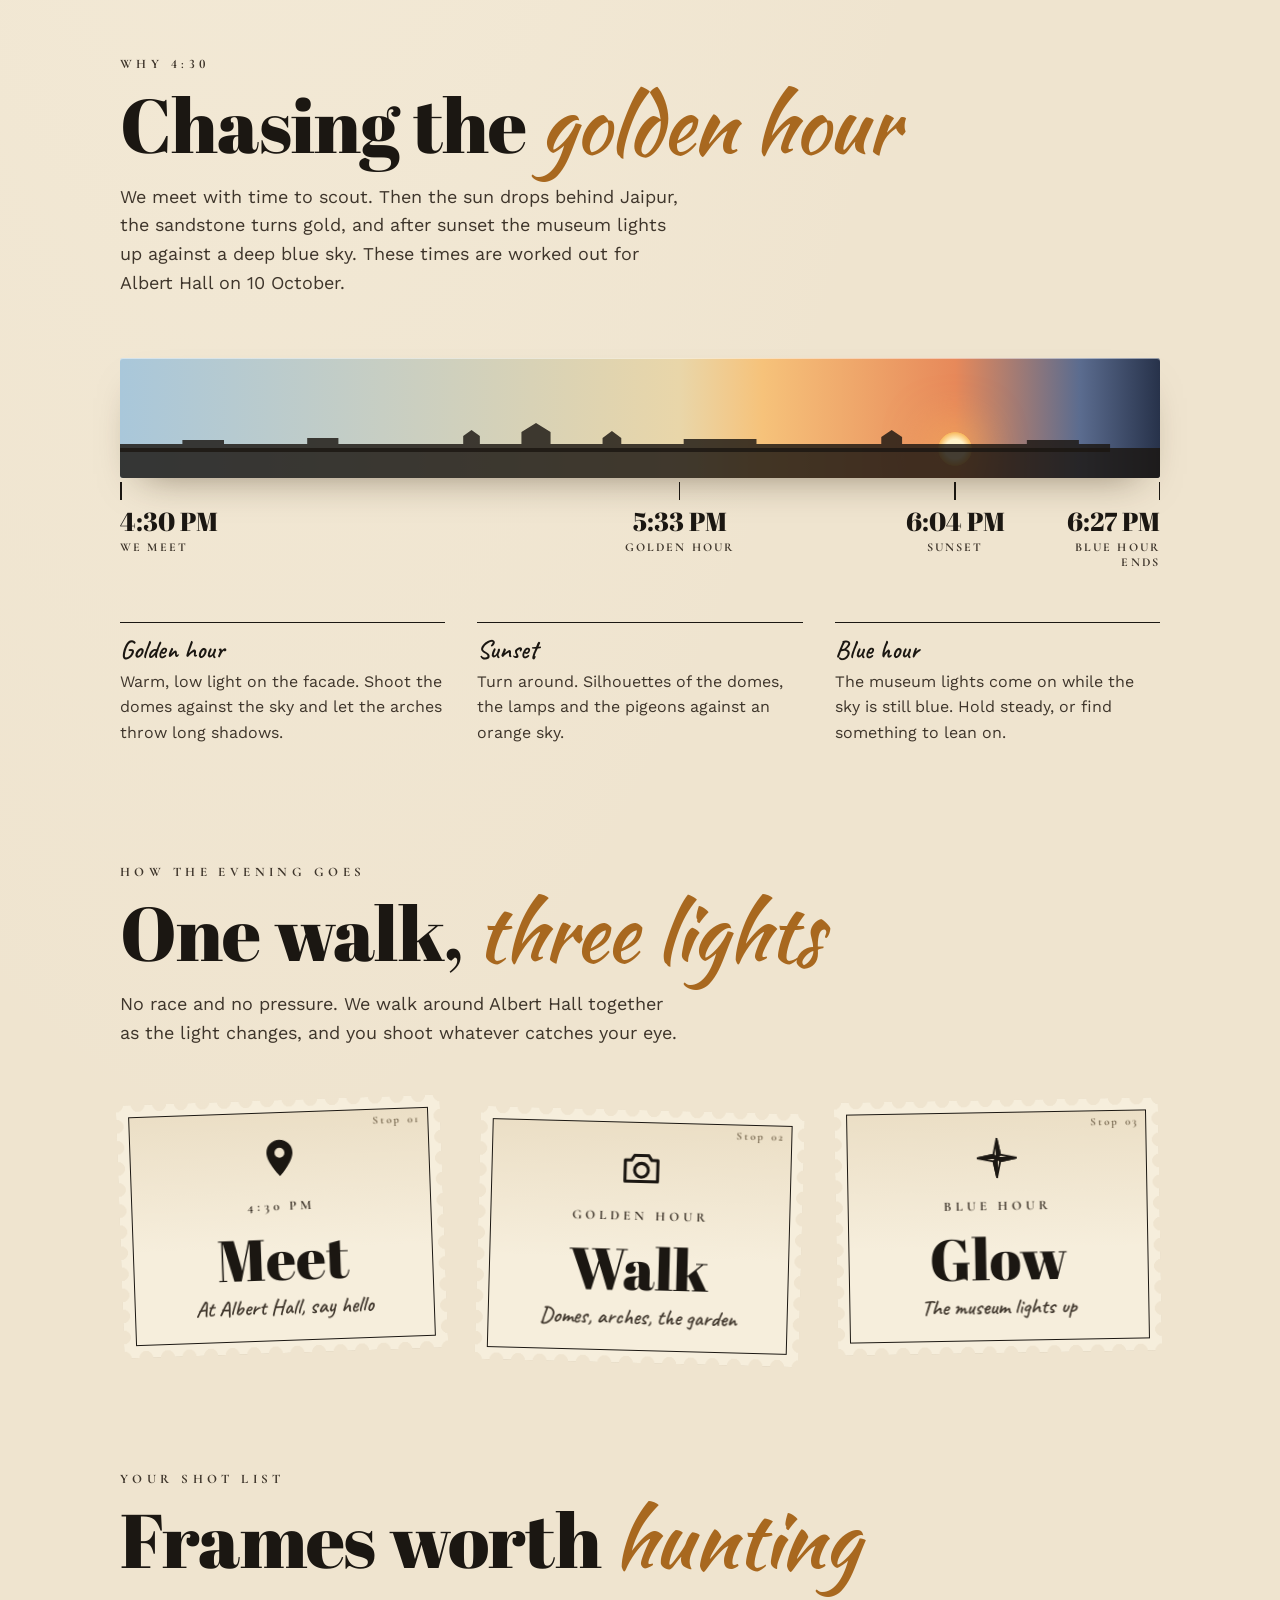
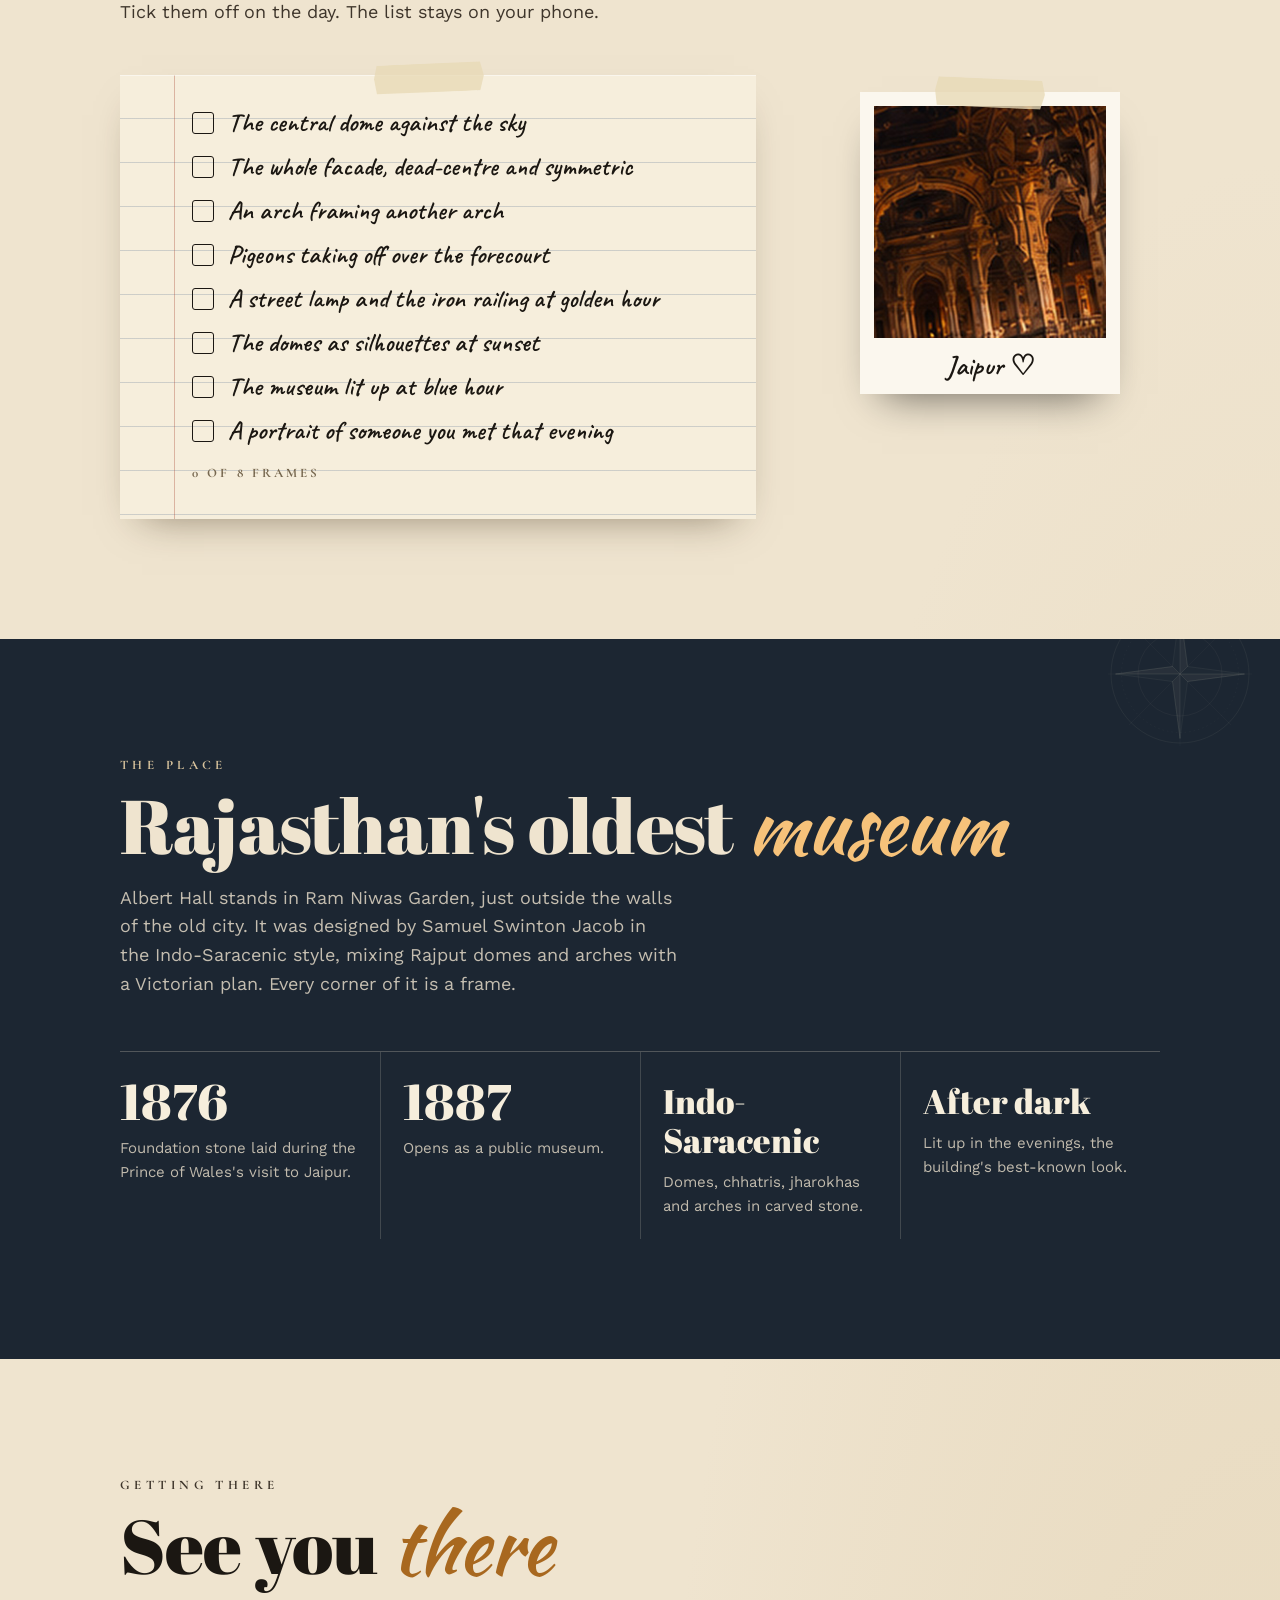
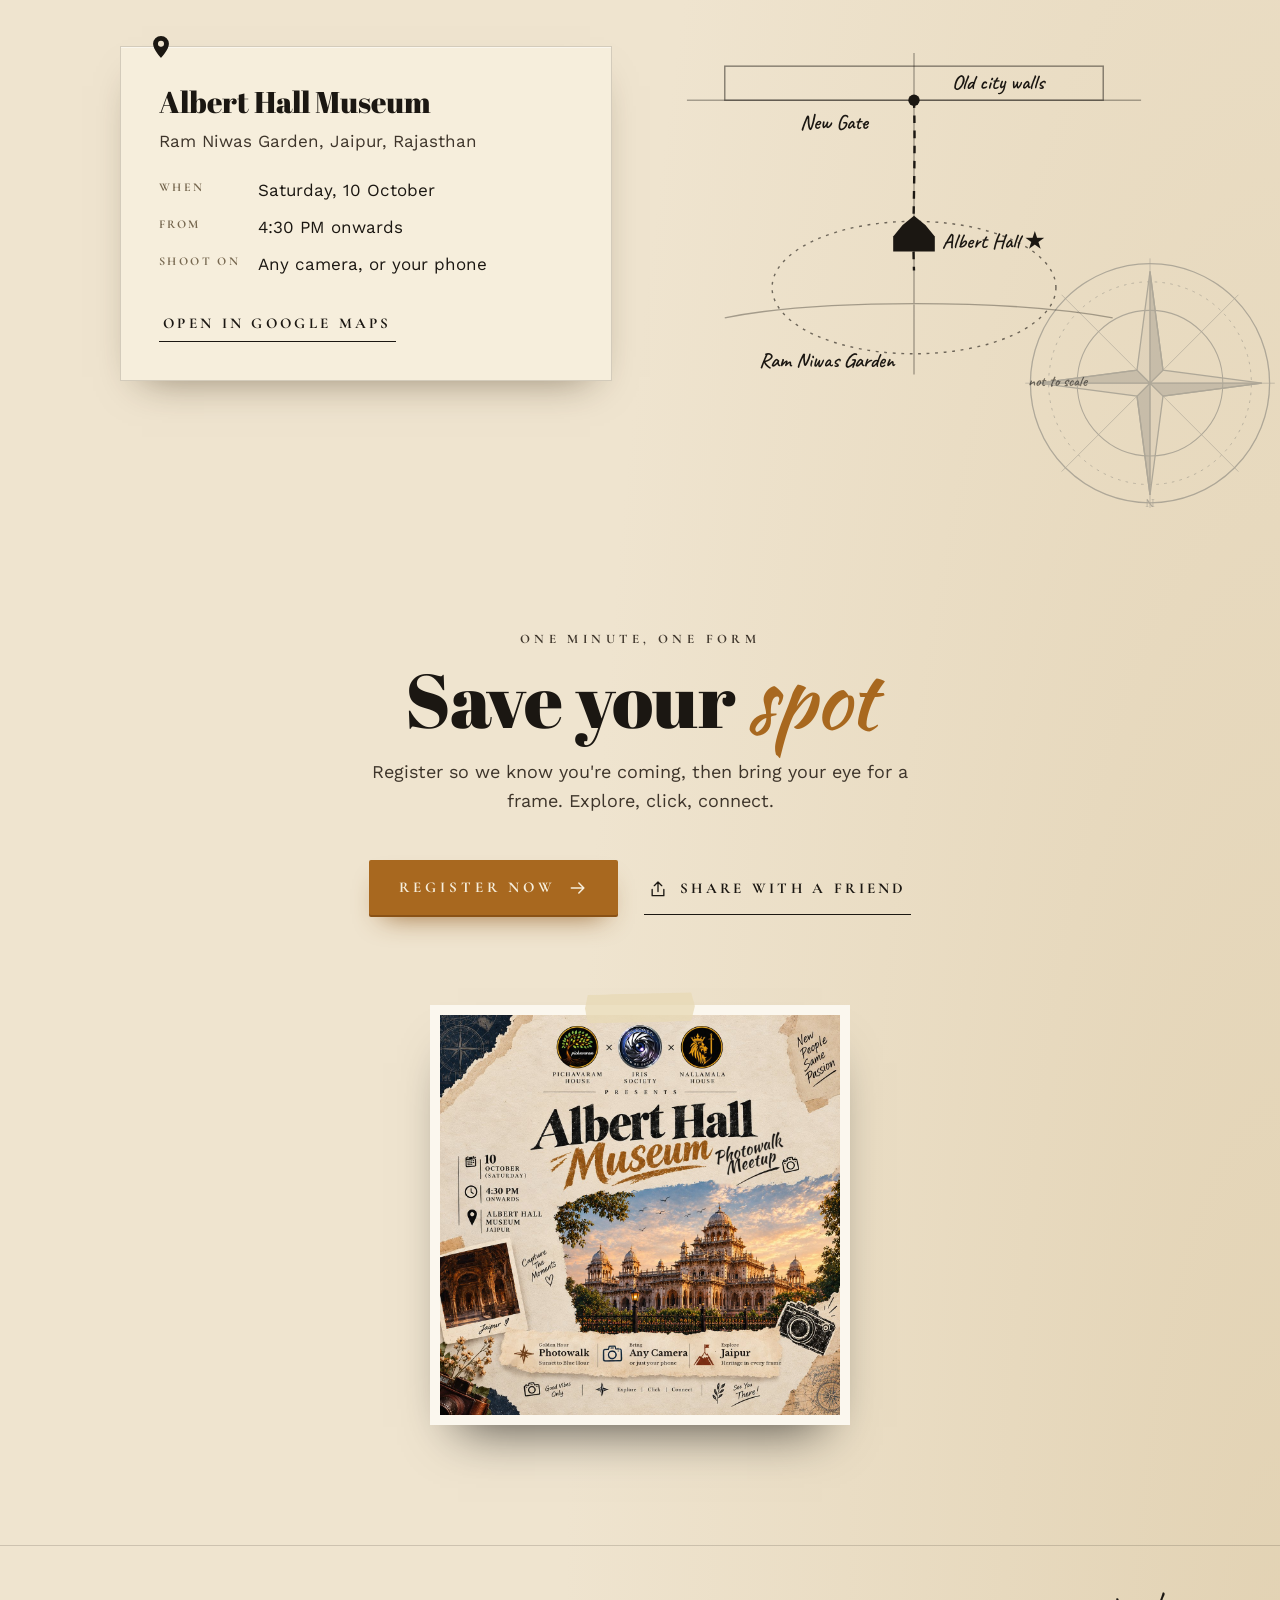
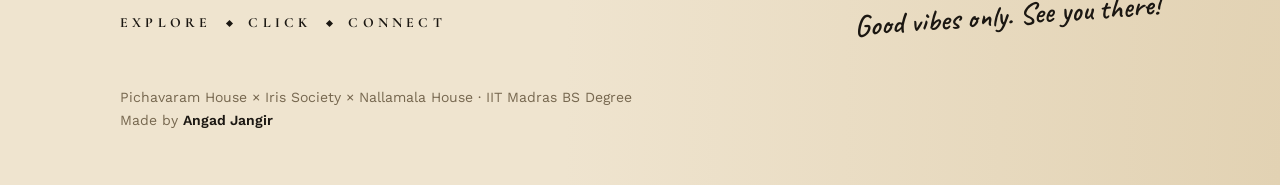
==== commit d186780b: "Replace the prize stamps with the three stops of the walk The vouchers belong to an IITM BS-wide con" ====
--- a/index.html
+++ b/index.html
@@ -6,7 +6,13 @@
 <title>Albert Hall Photoshoot Meetup · 10 Oct · Jaipur</title>
 <meta name="description" content="A golden-hour photoshoot meetup at Albert Hall Museum, Jaipur. Saturday 10 October, 4:30 PM onwards. Pichavaram House × Iris Society × Nallamala House.">
 <meta name="theme-color" content="#EFE4CF">
-
+<meta property="og:type" content="website">
+<meta property="og:title" content="Albert Hall Museum Photoshoot Meetup · 10 Oct">
+<meta property="og:description" content="Golden hour at Albert Hall, Jaipur. Saturday 10 October, 4:30 PM onwards. ₹16,000 in prizes.">
+<meta property="og:image" content="https://angadseth.github.io/albert-hall-meetup/assets/img/og.jpg">
+<meta property="og:url" content="https://angadseth.github.io/albert-hall-meetup/">
+<meta name="twitter:card" content="summary_large_image">
+<link rel="icon" href="favicon.svg" type="image/svg+xml">
 <link rel="preconnect" href="https://fonts.googleapis.com">
 <link rel="preconnect" href="https://fonts.gstatic.com" crossorigin>
 <link href="https://fonts.googleapis.com/css2?family=Abril+Fatface&family=Caveat:wght@600&family=Cormorant+Garamond:wght@600;700&family=Kaushan+Script&family=Work+Sans:wght@400;500;600&display=swap" rel="stylesheet">
@@ -17,7 +23,7 @@
 <link rel="stylesheet" href="css/hero.css">
 <link rel="stylesheet" href="css/ticket.css">
 <link rel="stylesheet" href="css/light.css">
-<link rel="stylesheet" href="css/prizes.css">
+<link rel="stylesheet" href="css/walk.css">
 <link rel="stylesheet" href="css/shotlist.css">
 <link rel="stylesheet" href="css/place.css">
 <link rel="stylesheet" href="css/venue.css">
@@ -126,26 +132,26 @@
   </div>
 </section>
 
-<section class="section" aria-labelledby="t-prizes" style="padding-top:0">
-  <div class="wrap">
-    <p class="kicker">For the best frames</p>
-    <h2 class="title" id="t-prizes">₹16,000 in <em>prizes</em></h2>
-    <p class="lede">The three best photographs from the evening win Amazon vouchers.</p>
+<section class="section" aria-labelledby="t-walk" style="padding-top:0">
+  <div class="wrap">
+    <p class="kicker">How the evening goes</p>
+    <h2 class="title" id="t-walk">One walk, <em>three lights</em></h2>
+    <p class="lede">No race and no pressure. We walk around Albert Hall together as the light changes, and you shoot whatever catches your eye.</p>
     <div class="stamps">
       <article class="stamp reveal"><div class="stamp-in">
-        <span class="denom">No. 01</span>
-        <svg viewBox="0 0 48 48" fill="none" stroke="currentColor" stroke-width="2" stroke-linejoin="round" aria-hidden="true"><path d="M15 7h18v10a9 9 0 0 1-18 0Z"/><path d="M15 10H8c0 6 3 9 7 9M33 10h7c0 6-3 9-7 9M24 26v8M17 40h14l-2-6H19Z"/></svg>
-        <span class="rank">1st Place</span><span class="amt">₹8,000</span><span class="what">Amazon voucher</span>
+        <span class="denom">Stop 01</span>
+        <svg aria-hidden="true"><use href="#i-pin"/></svg>
+        <span class="rank">4:30 PM</span><span class="amt">Meet</span><span class="what">At Albert Hall, say hello</span>
       </div></article>
       <article class="stamp reveal"><div class="stamp-in">
-        <span class="denom">No. 02</span>
+        <span class="denom">Stop 02</span>
         <svg aria-hidden="true"><use href="#i-cam"/></svg>
-        <span class="rank">2nd Place</span><span class="amt">₹5,000</span><span class="what">Amazon voucher</span>
+        <span class="rank">Golden hour</span><span class="amt">Walk</span><span class="what">Domes, arches, the garden</span>
       </div></article>
       <article class="stamp reveal"><div class="stamp-in">
-        <span class="denom">No. 03</span>
-        <svg viewBox="0 0 48 48" fill="none" stroke="currentColor" stroke-width="2" stroke-linejoin="round" aria-hidden="true"><path d="M4 40 18 18l7 9 6-8 13 21Z"/><path d="M24 26V8M24 8h10l-3 4 3 4H24"/></svg>
-        <span class="rank">3rd Place</span><span class="amt">₹3,000</span><span class="what">Amazon voucher</span>
+        <span class="denom">Stop 03</span>
+        <svg viewBox="0 0 48 48" fill="none" stroke="currentColor" stroke-width="2" stroke-linejoin="round" aria-hidden="true"><path d="M24 4 27.5 20.5 44 24 27.5 27.5 24 44 20.5 27.5 4 24 20.5 20.5Z"/><path d="M24 4 27.5 20.5 24 24ZM44 24 27.5 27.5 24 24ZM24 44 20.5 27.5 24 24ZM4 24 20.5 20.5 24 24Z" fill="currentColor"/></svg>
+        <span class="rank">Blue hour</span><span class="amt">Glow</span><span class="what">The museum lights up</span>
       </div></article>
     </div>
   </div>
--- a/css/walk.css
+++ b/css/walk.css
@@ -0,0 +1,32 @@
+/* The three stops of the walk, as postage stamps with perforated edges. */
+.stamps { display: grid; grid-template-columns: repeat(3, 1fr); gap: clamp(18px, 3vw, 34px); margin-top: clamp(32px, 5vw, 52px); }
+.stamp {
+  --hole: 7px;
+  position: relative; padding: 12px; background: var(--paper-hi);
+  -webkit-mask:
+    linear-gradient(#000 0 0) content-box,
+    radial-gradient(circle var(--hole) at 50% 50%, #0000 95%, #000) calc(-1.5 * var(--hole)) calc(-1.5 * var(--hole)) / calc(var(--hole) * 3) calc(var(--hole) * 3) round;
+          mask:
+    linear-gradient(#000 0 0) content-box,
+    radial-gradient(circle var(--hole) at 50% 50%, #0000 95%, #000) calc(-1.5 * var(--hole)) calc(-1.5 * var(--hole)) / calc(var(--hole) * 3) calc(var(--hole) * 3) round;
+  filter: drop-shadow(0 10px 16px rgba(52, 36, 14, .25));
+  transition: transform .25s ease;
+}
+.stamp:nth-child(1) { transform: rotate(-2deg); }
+.stamp:nth-child(2) { transform: rotate(1.5deg) translateY(10px); }
+.stamp:nth-child(3) { transform: rotate(-1deg); }
+.stamp:hover { transform: rotate(0) translateY(-4px); }
+.stamp-in {
+  border: 1.5px solid var(--ink); padding: 22px 18px 18px; text-align: center; height: 100%;
+  background: linear-gradient(180deg, rgba(215, 194, 156, .35), transparent 60%);
+}
+.stamp-in svg { width: 46px; height: 46px; margin: 0 auto 10px; display: block; }
+.stamp .rank { font: 700 13px/1 var(--f-caps); letter-spacing: .3em; text-transform: uppercase; color: var(--ink-2); }
+.stamp .amt { display: block; font: 400 clamp(40px, 6vw, 58px)/1.05 var(--f-display); margin: 10px 0 6px; }
+.stamp .what { font: 600 22px/1 var(--f-hand); color: var(--ink-2); }
+.stamp .denom { position: absolute; top: 18px; right: 20px; font: 700 11px/1 var(--f-caps); letter-spacing: .2em; color: var(--muted); }
+
+@media (max-width: 720px) {
+  .stamps { grid-template-columns: 1fr; max-width: 360px; margin-left: auto; margin-right: auto; }
+  .stamp:nth-child(2) { transform: rotate(1.5deg); }
+}
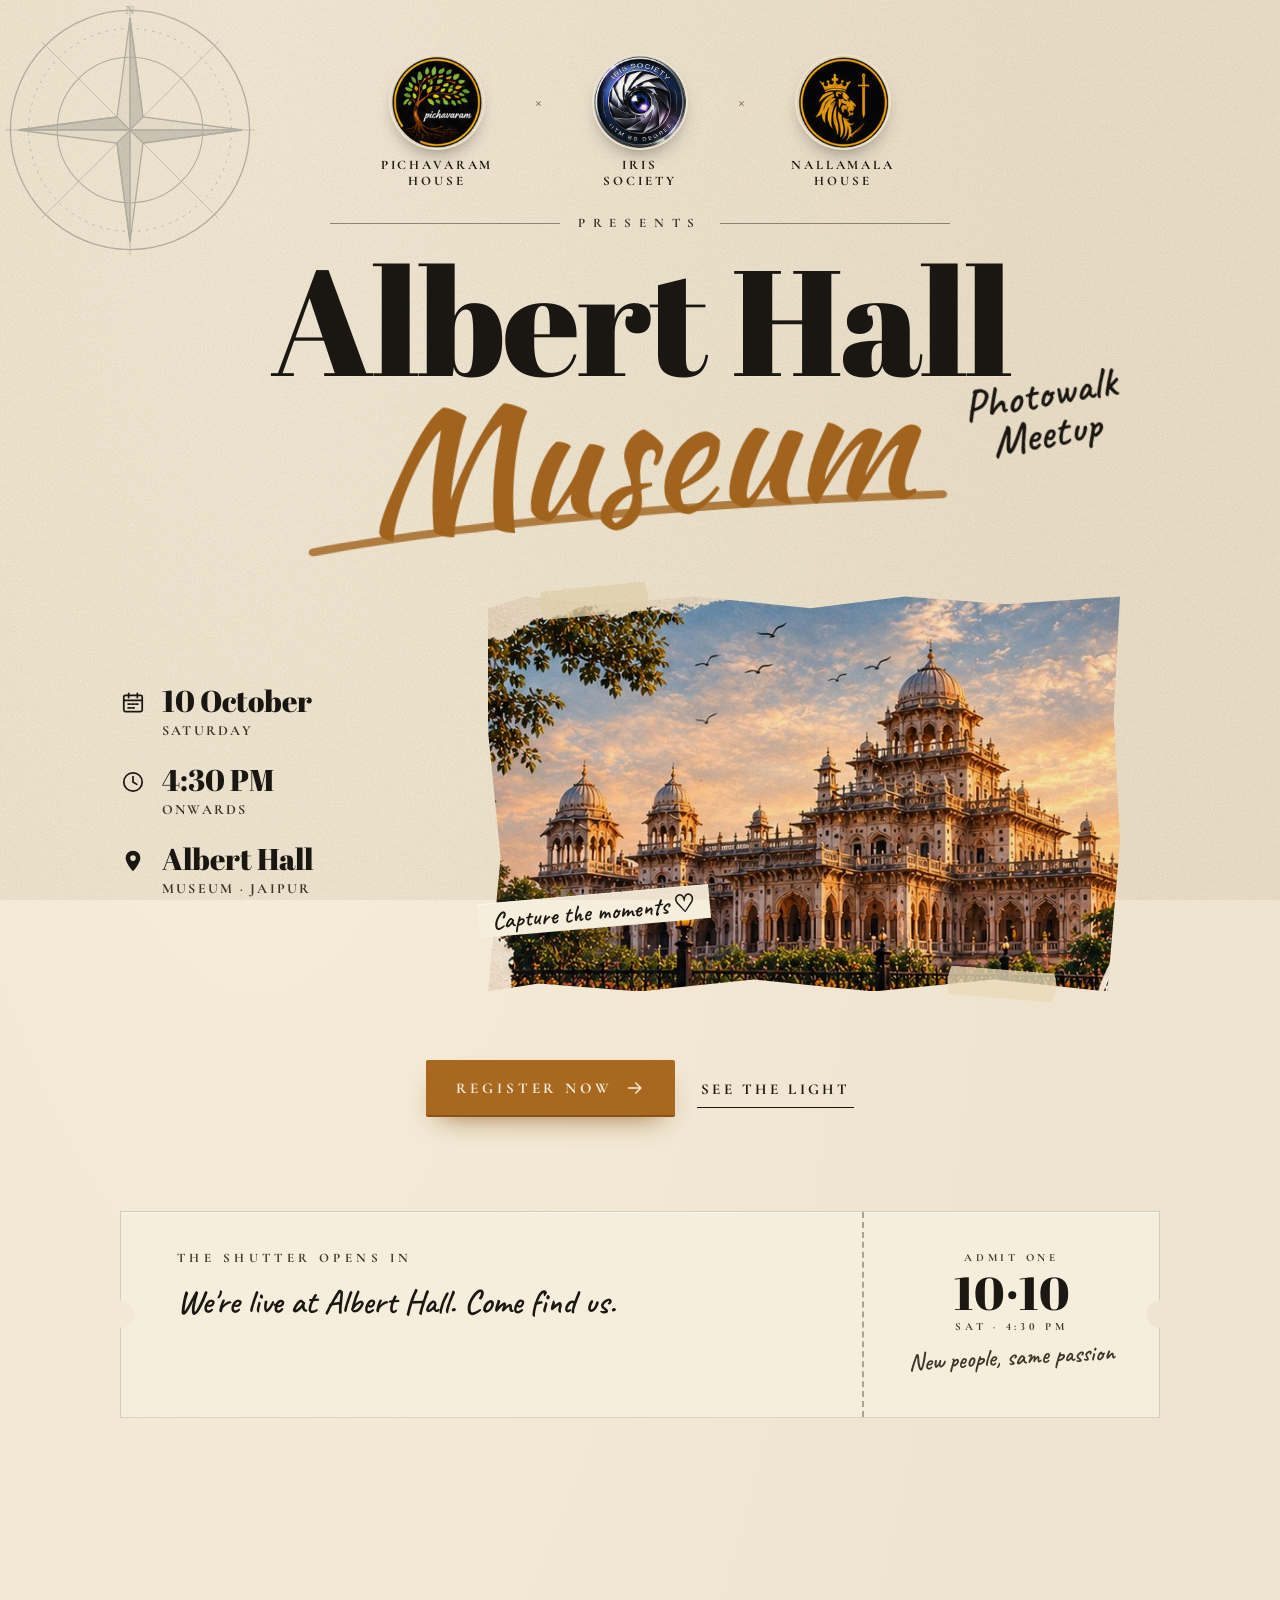
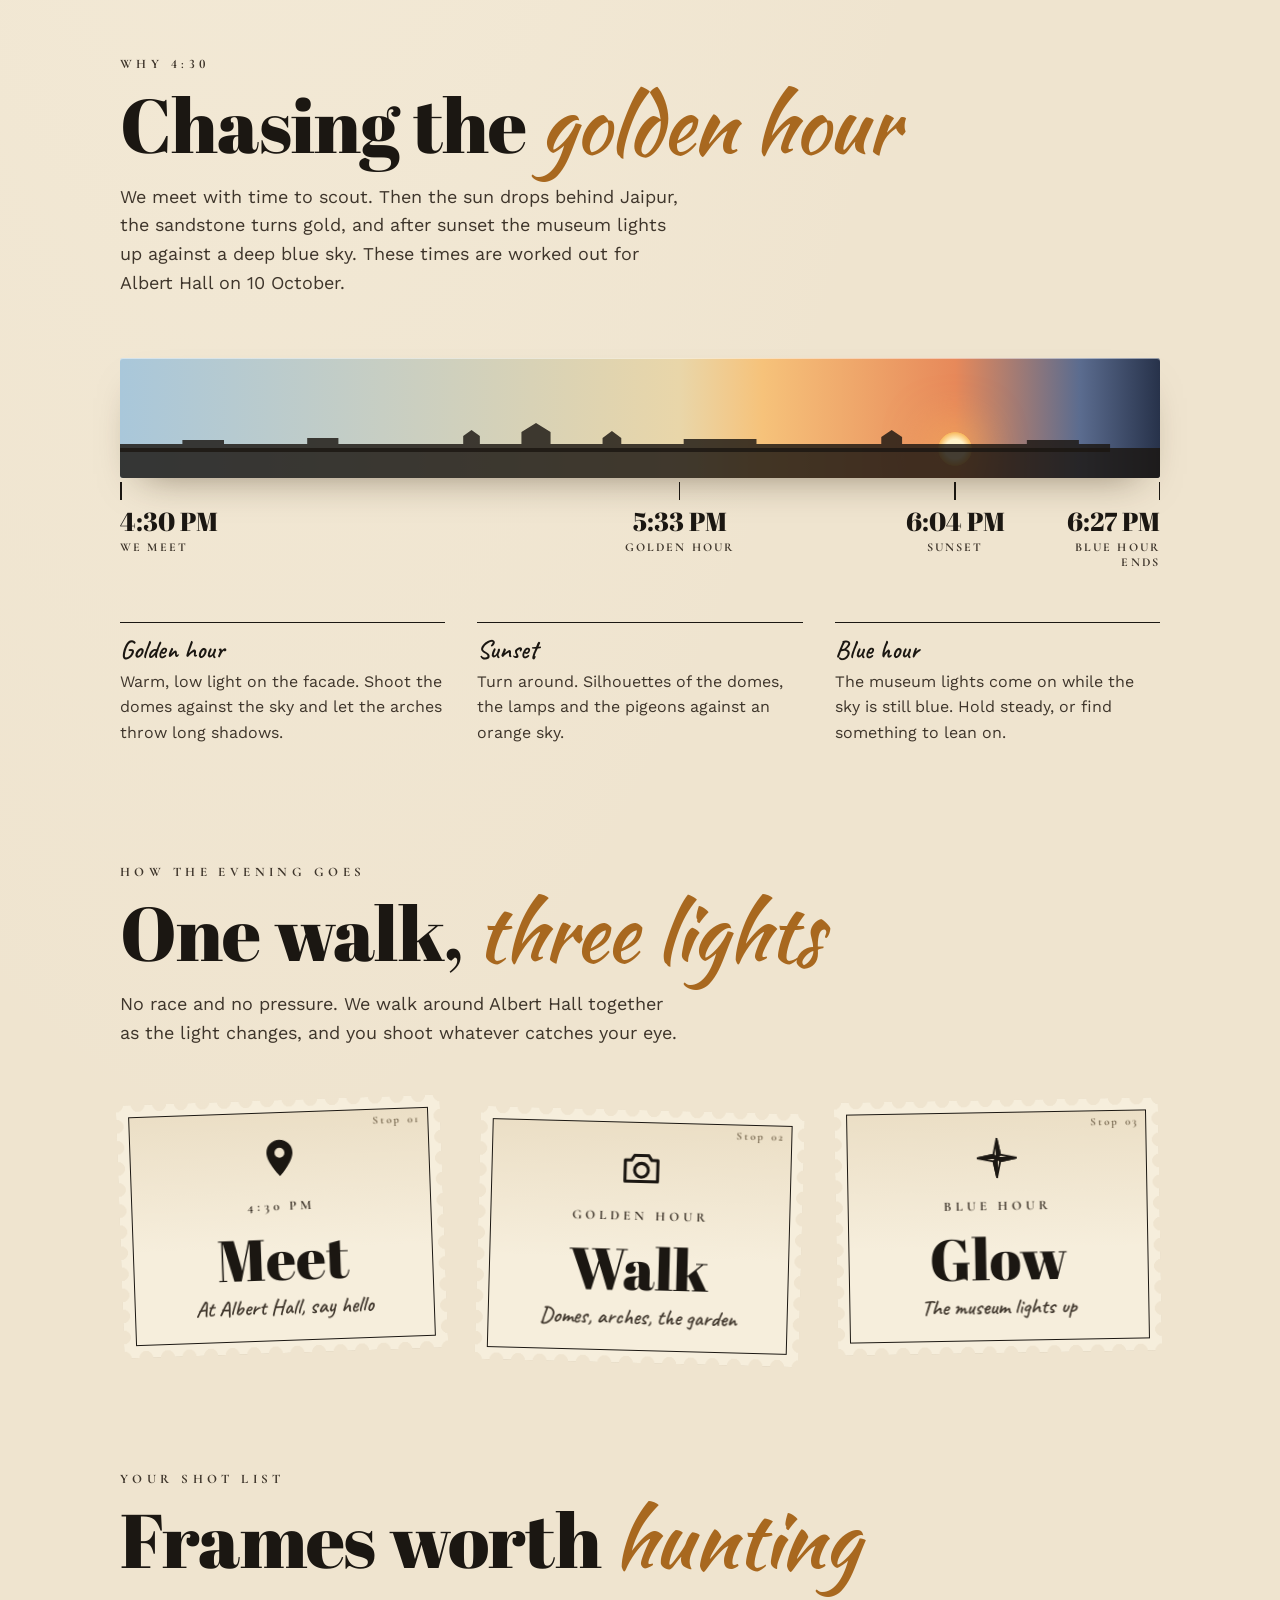
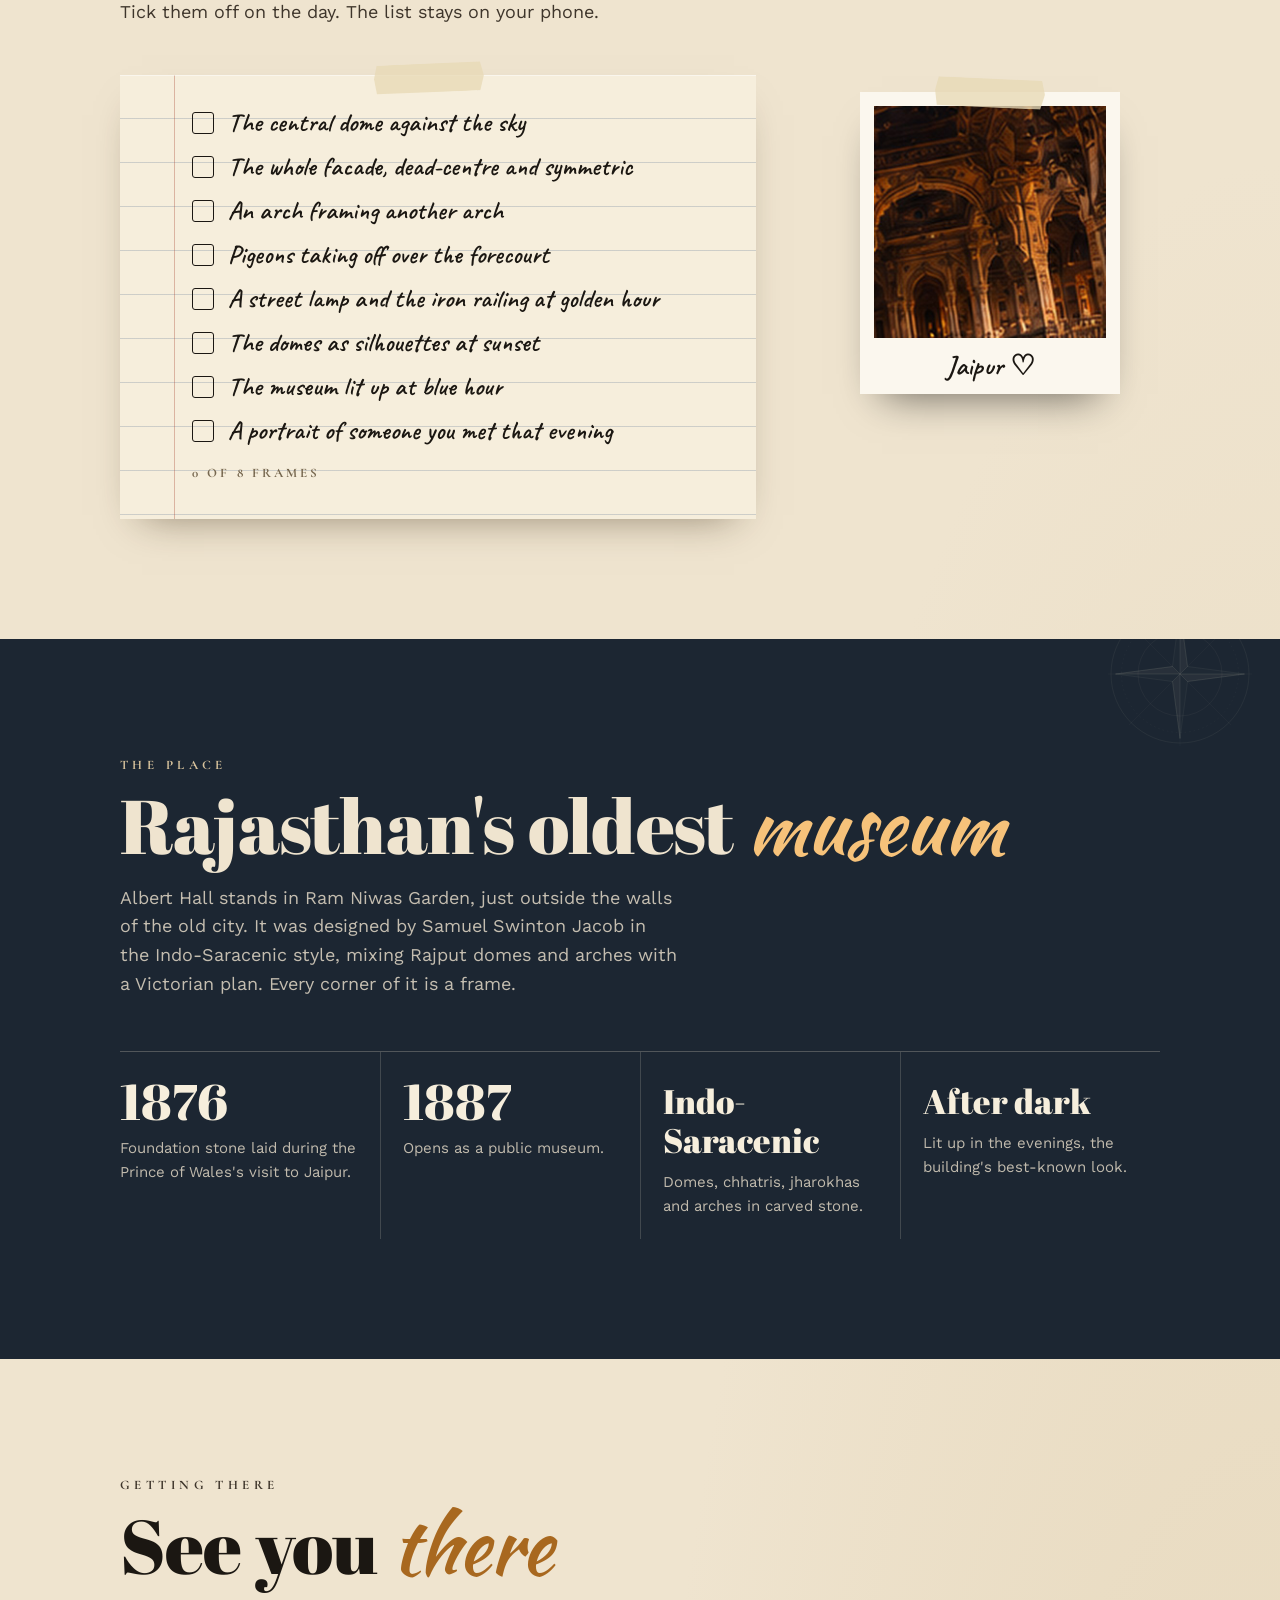
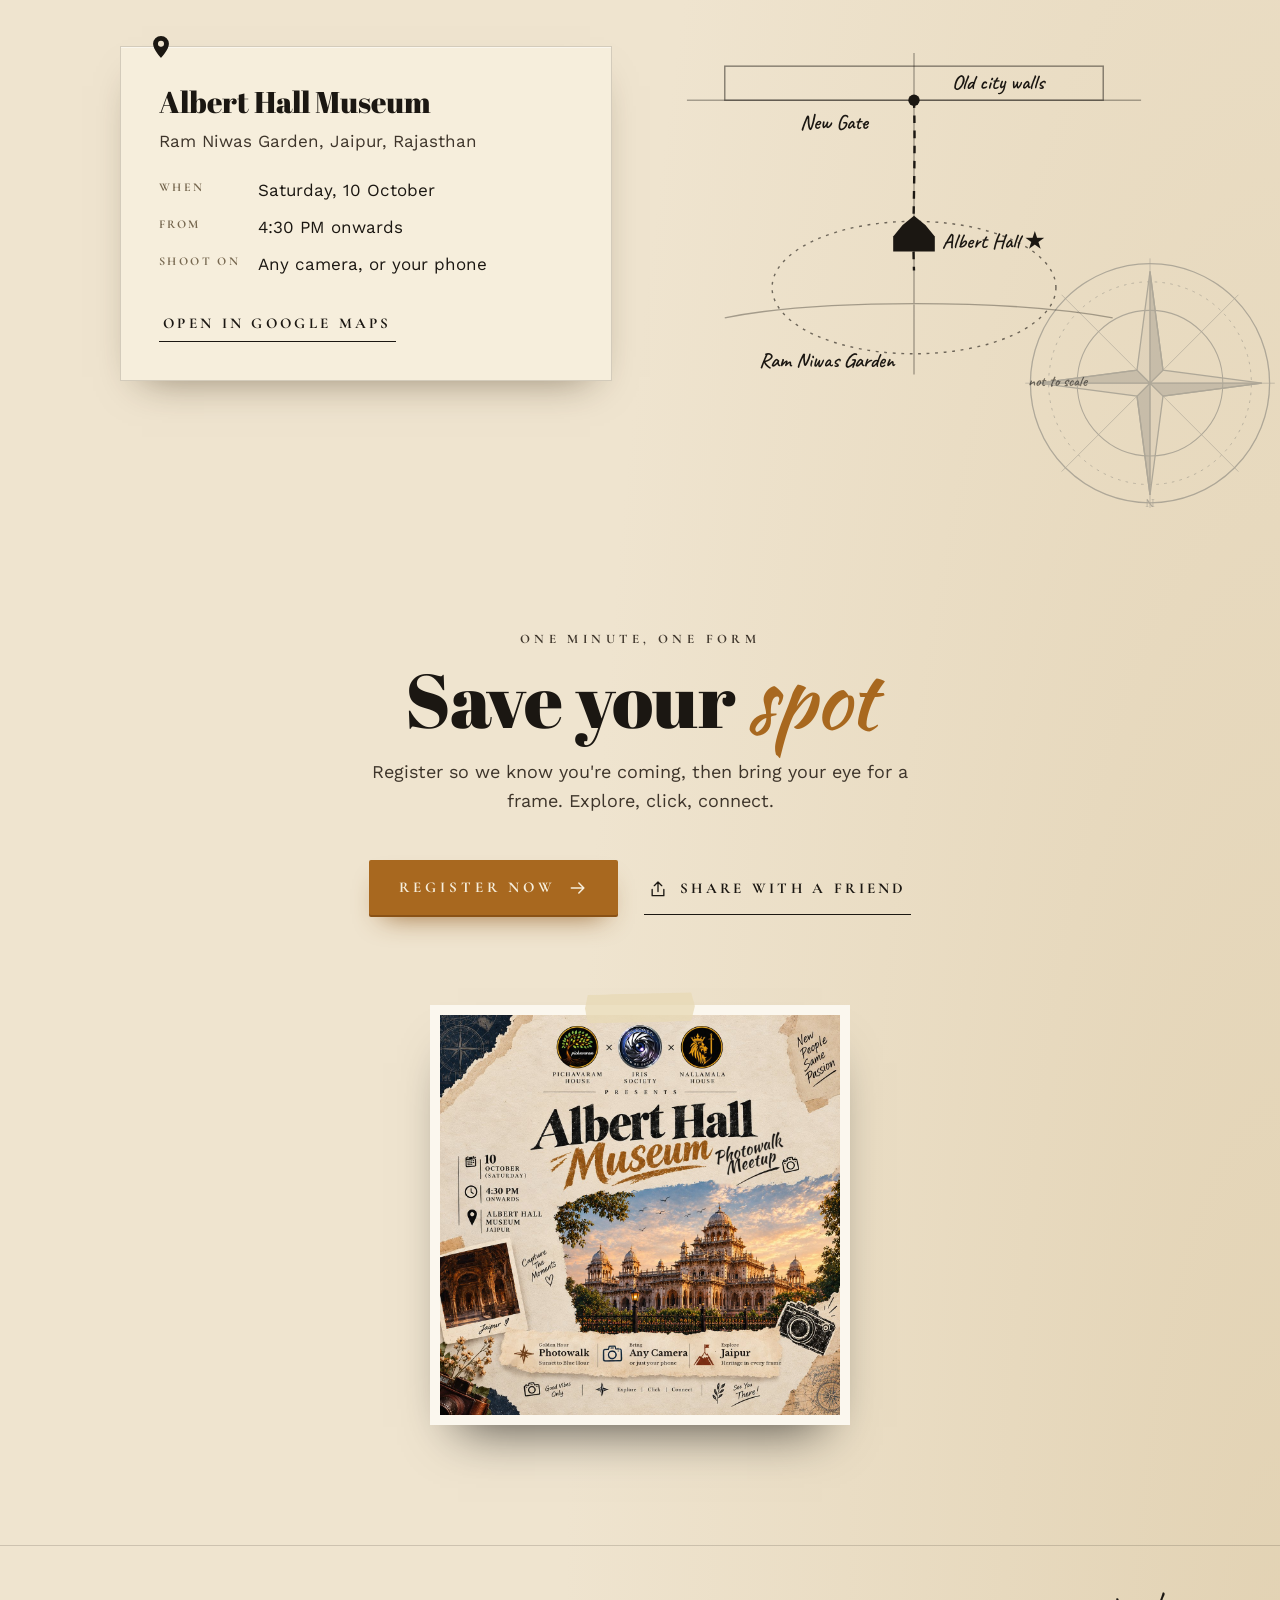
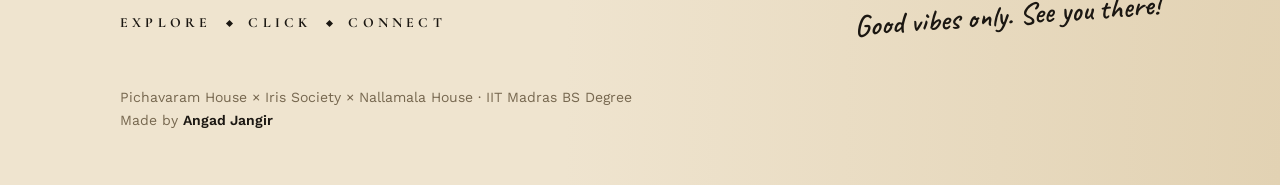
==== commit f8ebe0aa: "Rename the page title and description to Photowalk Co-Authored-By: Claude Opus 5.5 <noreply@anthropi" ====
--- a/index.html
+++ b/index.html
@@ -3,8 +3,8 @@
 <head>
 <meta charset="utf-8">
 <meta name="viewport" content="width=device-width, initial-scale=1">
-<title>Albert Hall Photoshoot Meetup · 10 Oct · Jaipur</title>
-<meta name="description" content="A golden-hour photoshoot meetup at Albert Hall Museum, Jaipur. Saturday 10 October, 4:30 PM onwards. Pichavaram House × Iris Society × Nallamala House.">
+<title>Albert Hall Photowalk Meetup · 10 Oct · Jaipur</title>
+<meta name="description" content="A golden-hour photowalk at Albert Hall Museum, Jaipur. Saturday 10 October, 4:30 PM onwards. Pichavaram House × Iris Society × Nallamala House.">
 <meta name="theme-color" content="#EFE4CF">
 <meta property="og:type" content="website">
 <meta property="og:title" content="Albert Hall Museum Photoshoot Meetup · 10 Oct">
@@ -59,7 +59,7 @@
     <div class="hero-title">
       <h1>Albert Hall</h1>
       <span class="museum">Museum<svg viewBox="0 0 600 40" preserveAspectRatio="none" aria-hidden="true"><path d="M6 30 C140 10 380 4 594 14" stroke="currentColor" stroke-width="9" fill="none" stroke-linecap="round" opacity=".8"/></svg></span>
-      <p class="note">Photoshoot<br>&nbsp;&nbsp;Meetup</p>
+      <p class="note">Photowalk<br>&nbsp;&nbsp;Meetup</p>
     </div>
 
     <div class="hero-body">
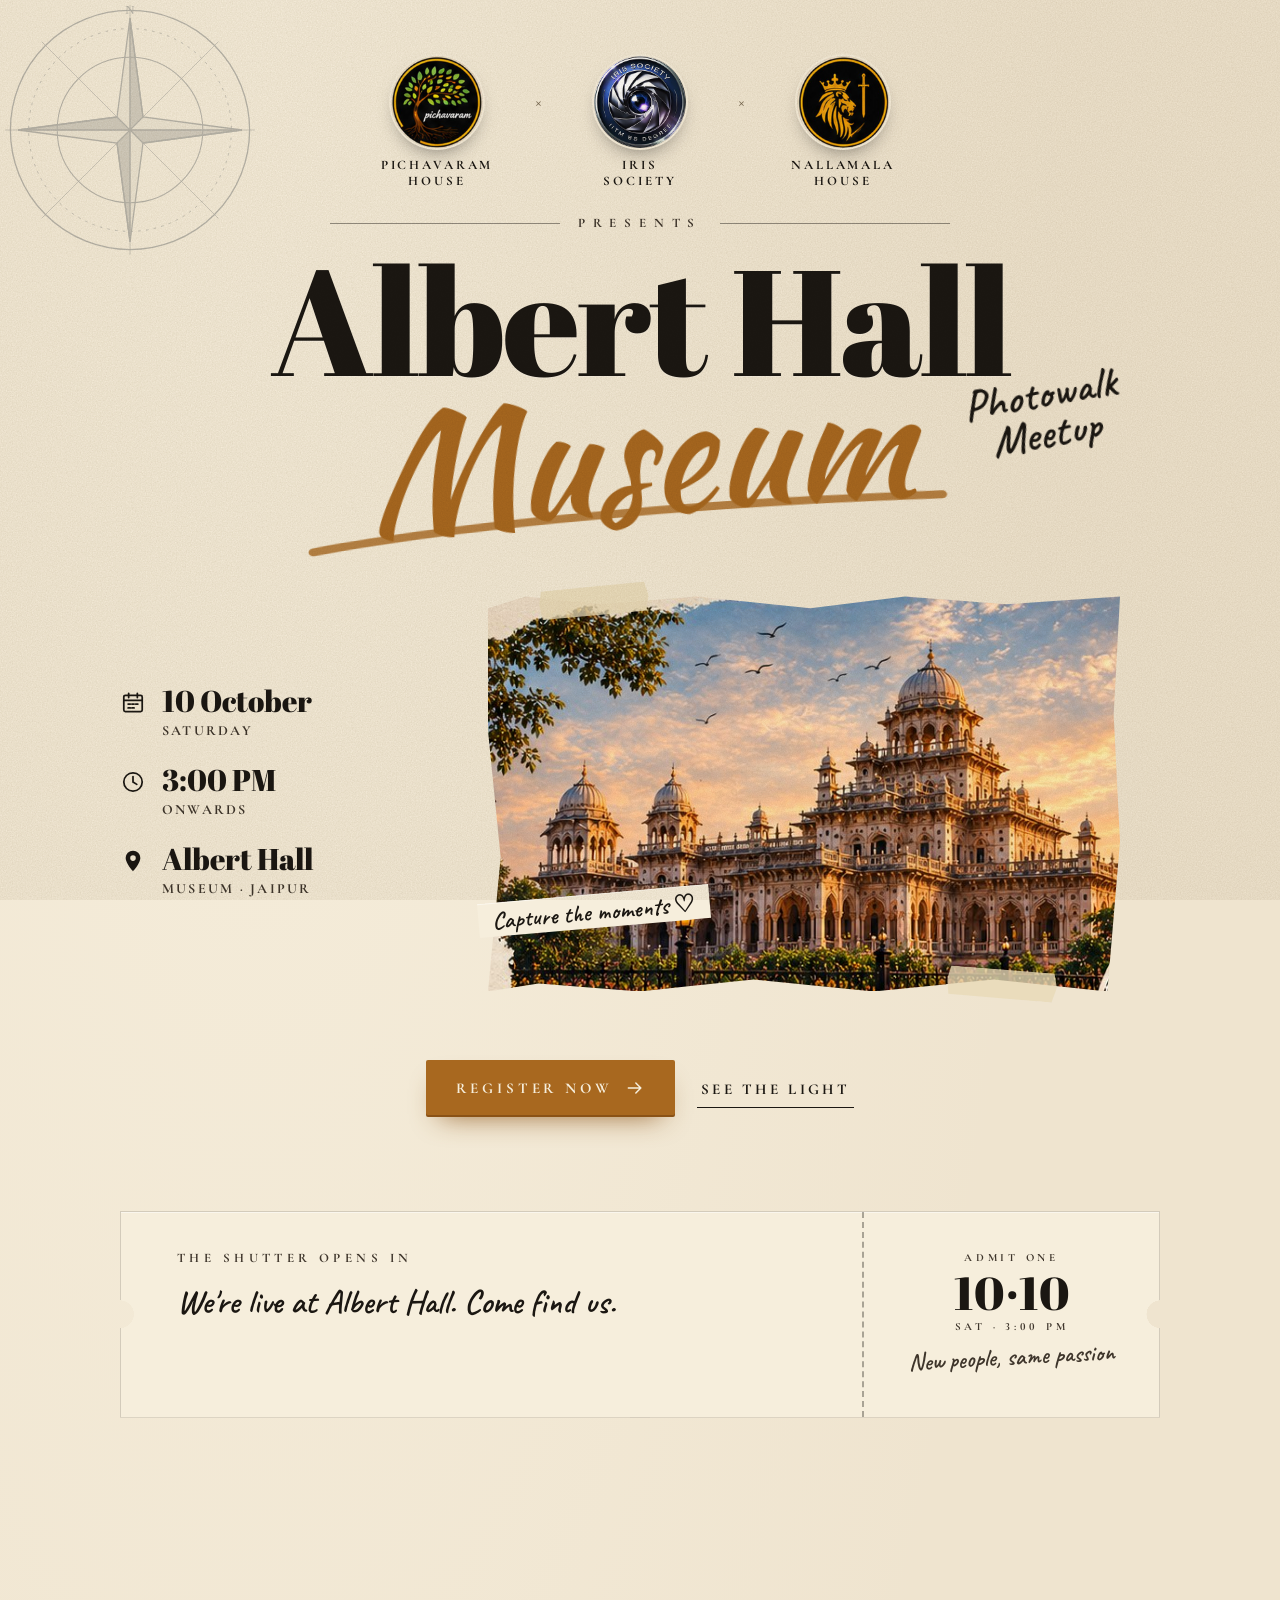
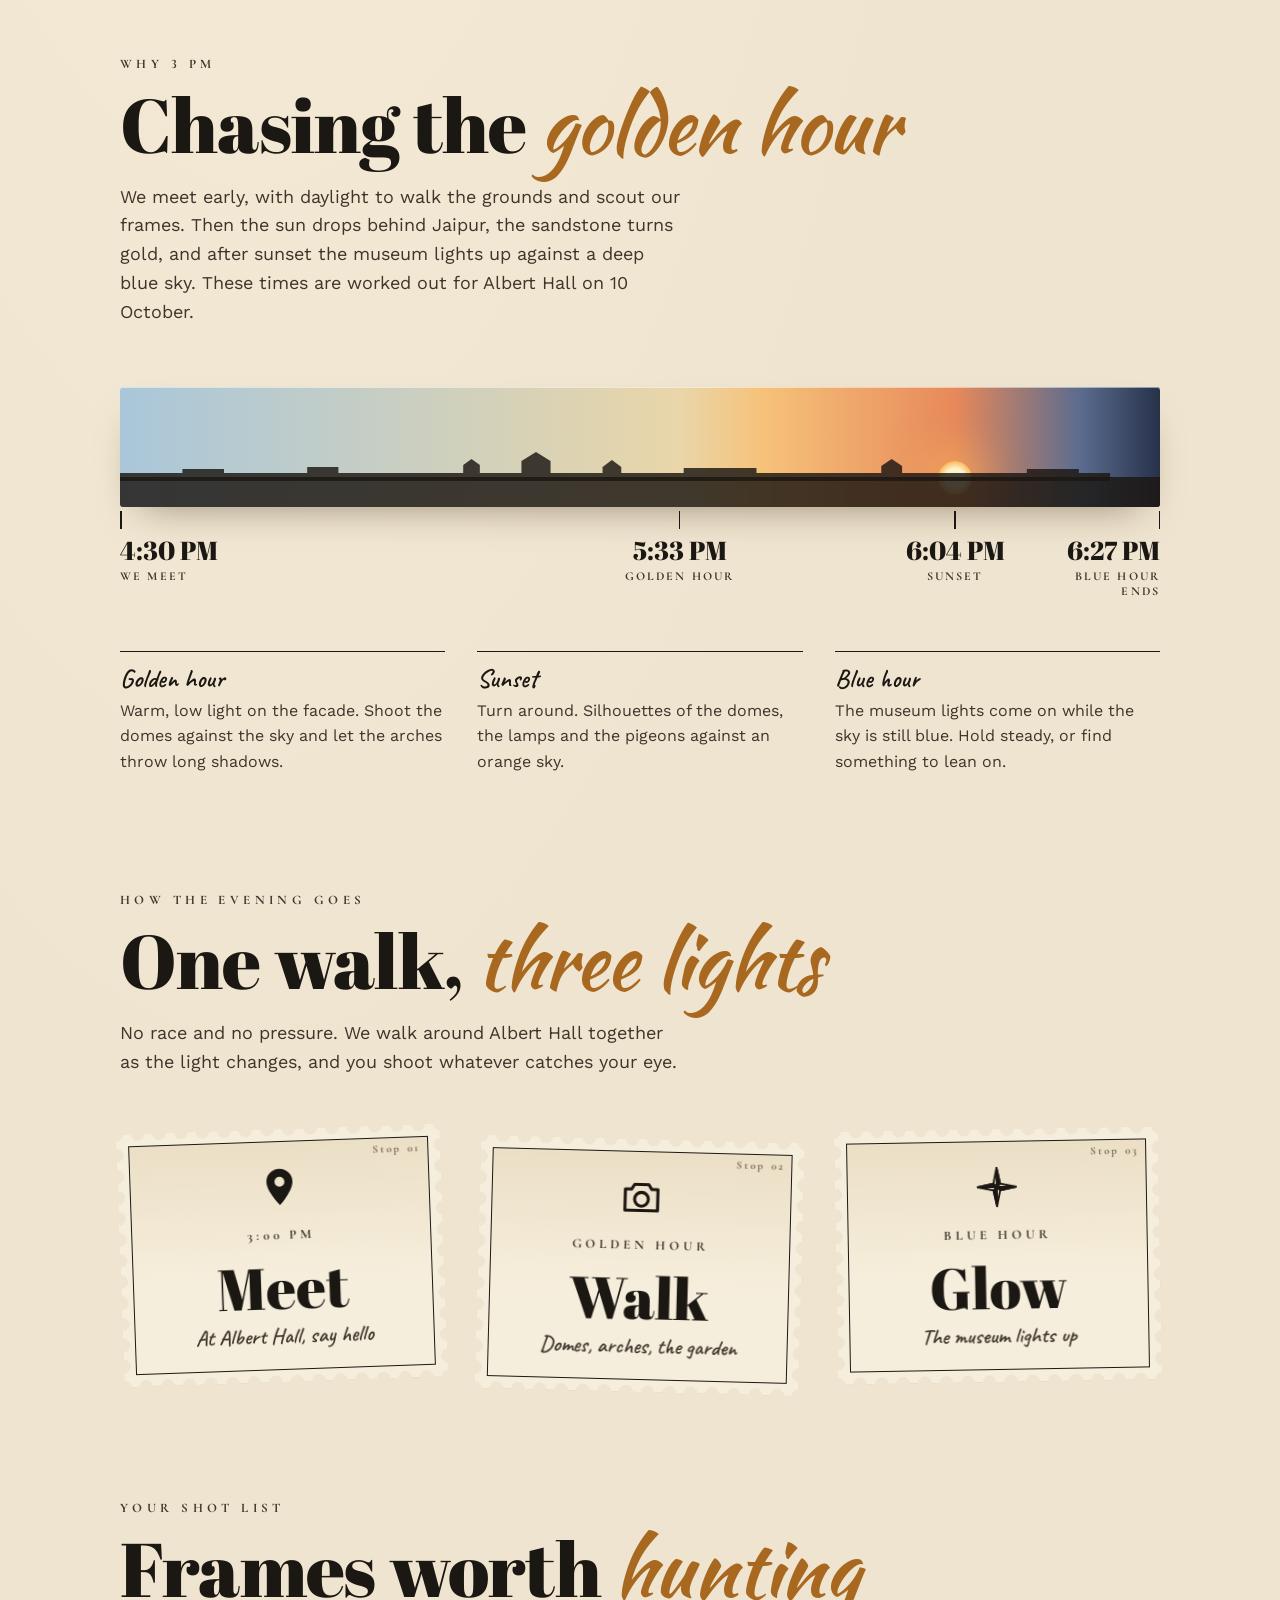
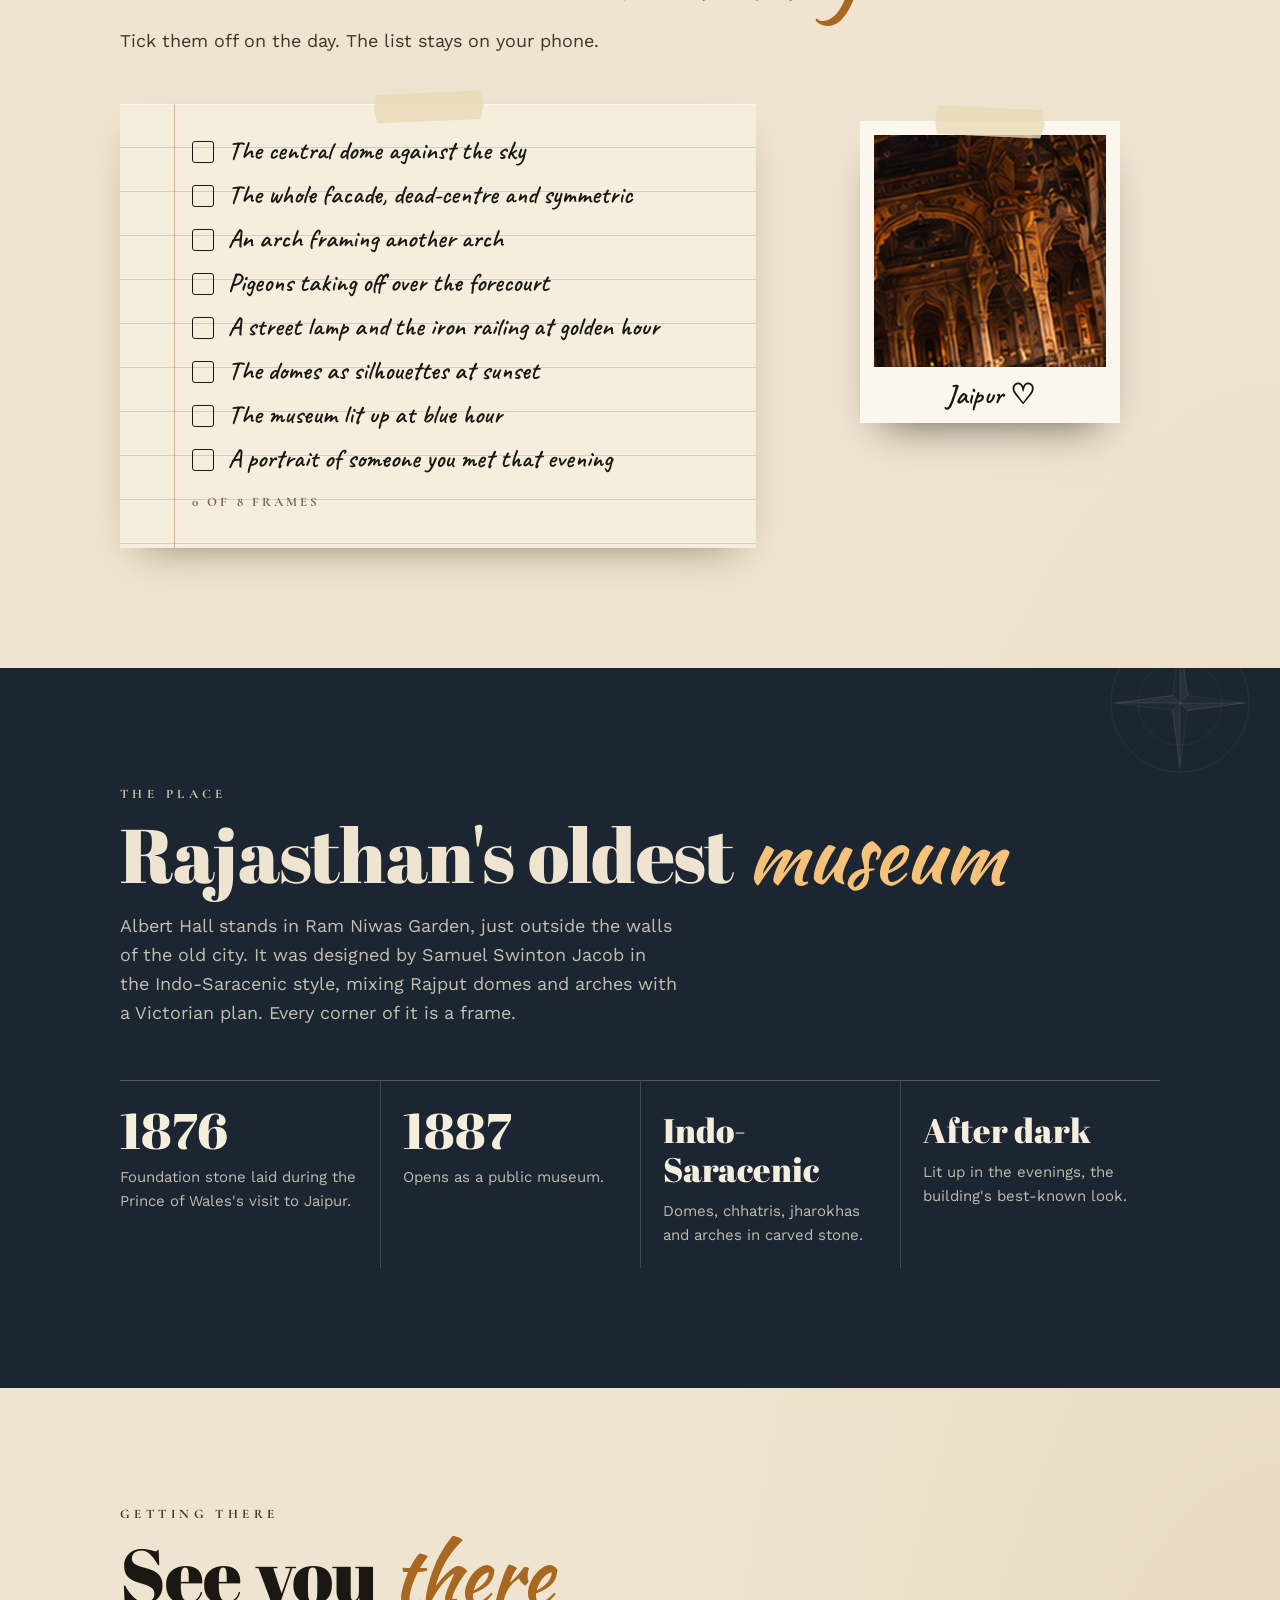
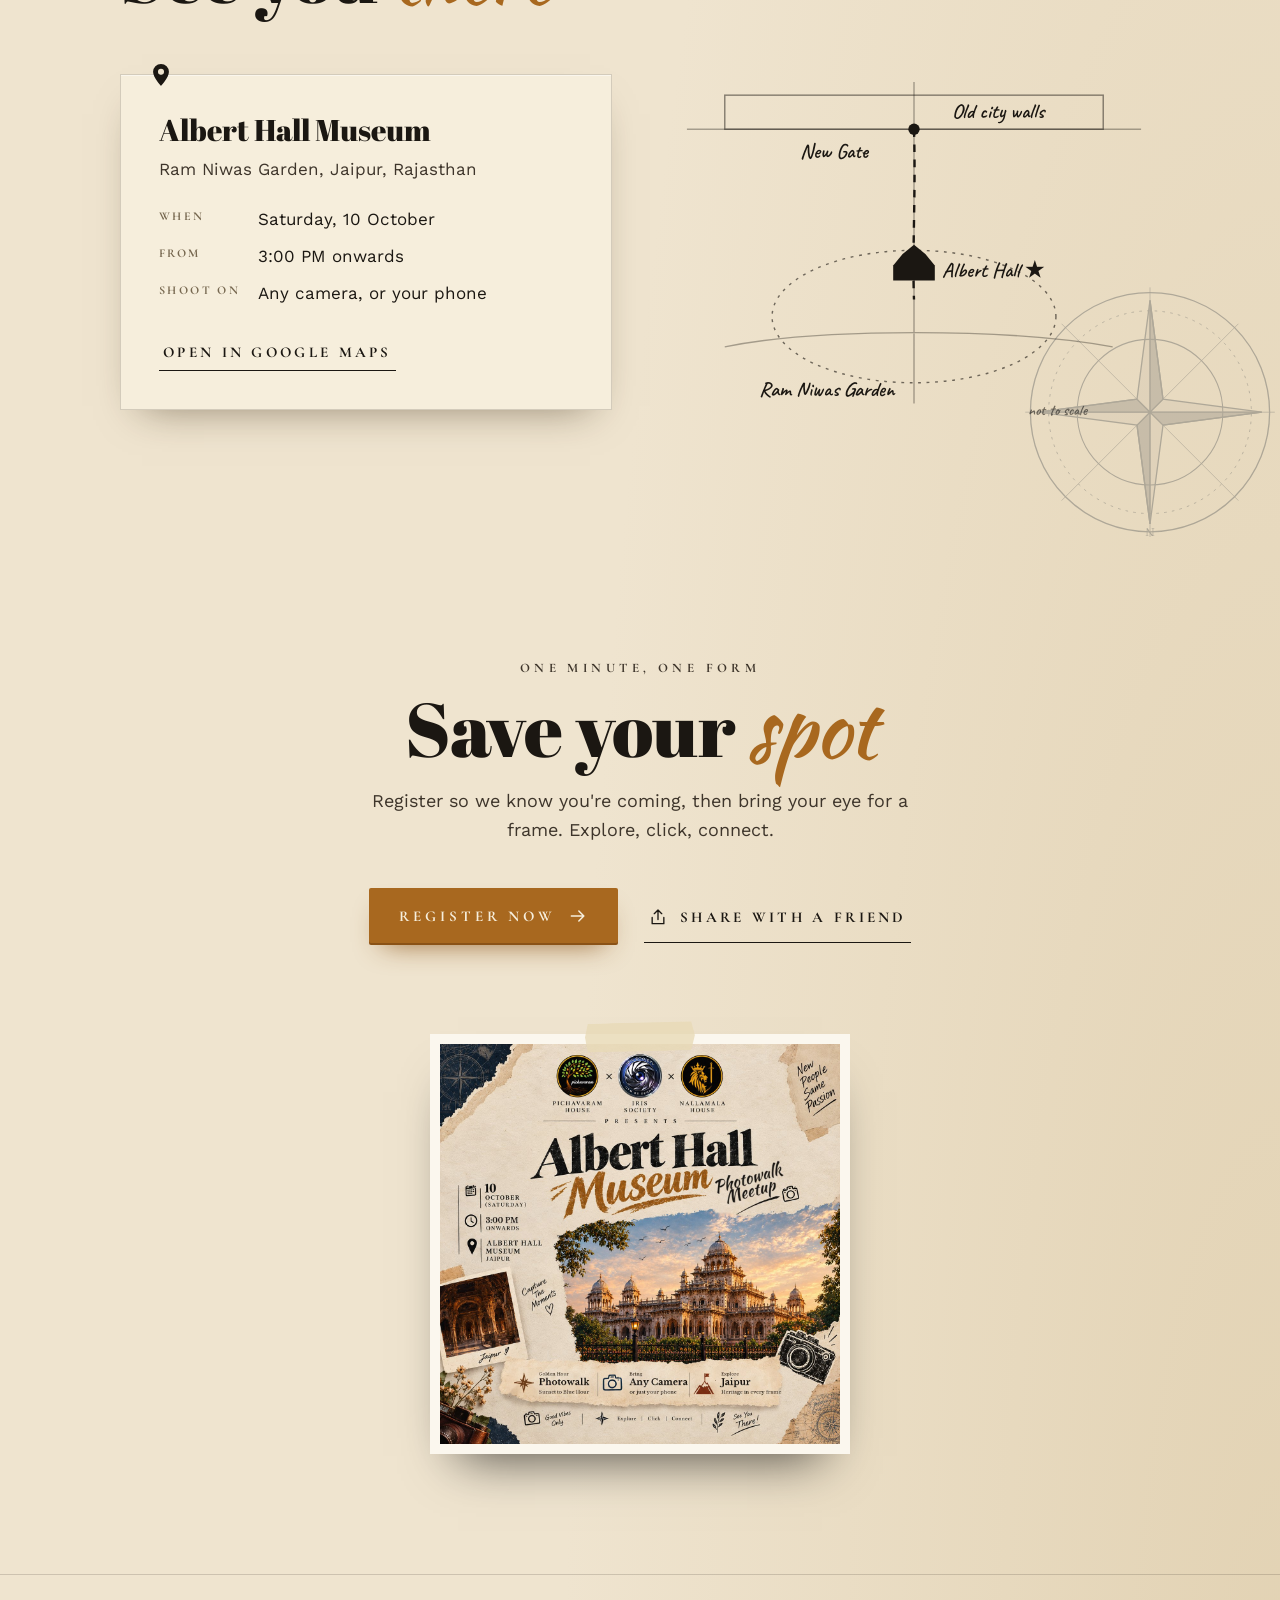
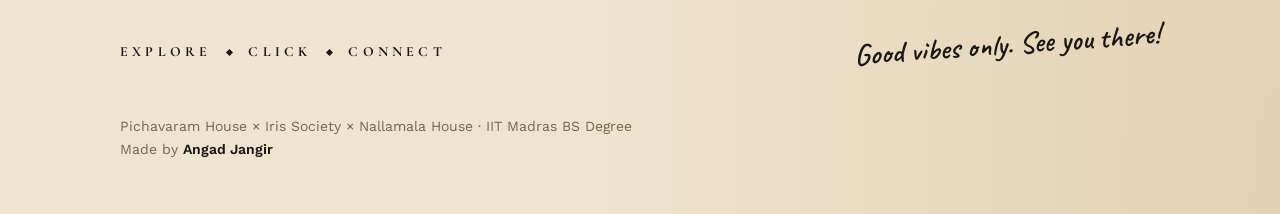
==== commit 1e22ad31: "Show 3:00 PM everywhere on the page Co-Authored-By: Claude Opus 5.5 <noreply@anthropic.com>" ====
--- a/index.html
+++ b/index.html
@@ -4,11 +4,11 @@
 <meta charset="utf-8">
 <meta name="viewport" content="width=device-width, initial-scale=1">
 <title>Albert Hall Photowalk Meetup · 10 Oct · Jaipur</title>
-<meta name="description" content="A golden-hour photowalk at Albert Hall Museum, Jaipur. Saturday 10 October, 4:30 PM onwards. Pichavaram House × Iris Society × Nallamala House.">
+<meta name="description" content="A golden-hour photowalk at Albert Hall Museum, Jaipur. Saturday 10 October, 3:00 PM onwards. Pichavaram House × Iris Society × Nallamala House.">
 <meta name="theme-color" content="#EFE4CF">
 <meta property="og:type" content="website">
-<meta property="og:title" content="Albert Hall Museum Photoshoot Meetup · 10 Oct">
-<meta property="og:description" content="Golden hour at Albert Hall, Jaipur. Saturday 10 October, 4:30 PM onwards. ₹16,000 in prizes.">
+<meta property="og:title" content="Albert Hall Museum Photowalk Meetup · 10 Oct">
+<meta property="og:description" content="Golden hour at Albert Hall, Jaipur. Saturday 10 October, 3:00 PM onwards. Bring any camera, or just your phone.">
 <meta property="og:image" content="https://angadseth.github.io/albert-hall-meetup/assets/img/og.jpg">
 <meta property="og:url" content="https://angadseth.github.io/albert-hall-meetup/">
 <meta name="twitter:card" content="summary_large_image">
@@ -65,7 +65,7 @@
     <div class="hero-body">
       <ul class="facts">
         <li><svg aria-hidden="true"><use href="#i-cal"/></svg><div><b>10 October</b><span>Saturday</span></div></li>
-        <li><svg aria-hidden="true"><use href="#i-clock"/></svg><div><b>4:30 PM</b><span>Onwards</span></div></li>
+        <li><svg aria-hidden="true"><use href="#i-clock"/></svg><div><b>3:00 PM</b><span>Onwards</span></div></li>
         <li><svg aria-hidden="true"><use href="#i-pin"/></svg><div><b>Albert Hall</b><span>Museum · Jaipur</span></div></li>
       </ul>
       <figure class="hero-photo">
@@ -99,7 +99,7 @@
       <div class="ticket-stub">
         <span class="kicker">Admit one</span>
         <span class="no">10·10</span>
-        <span class="kicker">Sat · 4:30 PM</span>
+        <span class="kicker">Sat · 3:00 PM</span>
         <span class="hand">New people, same passion</span>
       </div>
     </div>
@@ -108,9 +108,9 @@
 
 <section class="section" id="light" aria-labelledby="t-light">
   <div class="wrap">
-    <p class="kicker">Why 4:30</p>
+    <p class="kicker">Why 3 PM</p>
     <h2 class="title" id="t-light">Chasing the <em>golden hour</em></h2>
-    <p class="lede">We meet with time to scout. Then the sun drops behind Jaipur, the sandstone turns gold, and after sunset the museum lights up against a deep blue sky. These times are worked out for Albert Hall on 10 October.</p>
+    <p class="lede">We meet early, with daylight to walk the grounds and scout our frames. Then the sun drops behind Jaipur, the sandstone turns gold, and after sunset the museum lights up against a deep blue sky. These times are worked out for Albert Hall on 10 October.</p>
 
     <div class="light-band reveal" aria-hidden="true">
       <div class="sun"></div>
@@ -118,7 +118,7 @@
       <div class="horizon"></div>
     </div>
     <div class="light-marks">
-      <div class="mark" data-at="meet" style="left:0"><time>4:30 PM</time><span>We meet</span></div>
+      <div class="mark" data-at="meet" style="left:0"><time>3:00 PM</time><span>We meet</span></div>
       <div class="mark" data-at="golden" style="left:40%"><time>—</time><span>Golden hour</span></div>
       <div class="mark" data-at="sunset" style="left:70%"><time>—</time><span>Sunset</span></div>
       <div class="mark" data-at="dusk" style="left:100%"><time>—</time><span>Blue hour ends</span></div>
@@ -141,7 +141,7 @@
       <article class="stamp reveal"><div class="stamp-in">
         <span class="denom">Stop 01</span>
         <svg aria-hidden="true"><use href="#i-pin"/></svg>
-        <span class="rank">4:30 PM</span><span class="amt">Meet</span><span class="what">At Albert Hall, say hello</span>
+        <span class="rank">3:00 PM</span><span class="amt">Meet</span><span class="what">At Albert Hall, say hello</span>
       </div></article>
       <article class="stamp reveal"><div class="stamp-in">
         <span class="denom">Stop 02</span>
@@ -211,7 +211,7 @@
         <address>Ram Niwas Garden, Jaipur, Rajasthan</address>
         <dl>
           <dt>When</dt><dd>Saturday, 10 October</dd>
-          <dt>From</dt><dd>4:30 PM onwards</dd>
+          <dt>From</dt><dd>3:00 PM onwards</dd>
           <dt>Shoot on</dt><dd>Any camera, or your phone</dd>
         </dl>
         <a class="btn btn-ghost" data-maps href="https://www.google.com/maps/search/?api=1&amp;query=Albert+Hall+Museum+Jaipur">Open in Google Maps</a>
@@ -244,7 +244,7 @@
     <p class="share-note" aria-live="polite"></p>
     <figure class="register-poster reveal" style="--r:-1.5deg">
       <span class="tape" aria-hidden="true"></span>
-      <img src="assets/img/poster.jpg" alt="Event poster: Albert Hall Museum Photoshoot Meetup, 10 October, Saturday, 4:30 PM onwards, Jaipur. Prizes of 8,000, 5,000 and 3,000 rupees in Amazon vouchers." width="1254" height="1254" loading="lazy">
+      <img src="assets/img/poster.jpg" alt="Event poster: Albert Hall Museum Photowalk Meetup by Pichavaram House, Iris Society and Nallamala House. 10 October, Saturday, 3:00 PM onwards, Jaipur. Golden hour to blue hour, bring any camera or just your phone." width="1254" height="1254" loading="lazy">
     </figure>
   </div>
 </section>
@@ -260,7 +260,7 @@
 </footer>
 
 <div class="dock">
-  <div><b>Albert Hall · 10 Oct</b><small>4:30 PM · Jaipur</small></div>
+  <div><b>Albert Hall · 10 Oct</b><small>3:00 PM · Jaipur</small></div>
   <a class="btn btn-primary" data-register href="#register">Register</a>
 </div>
 
